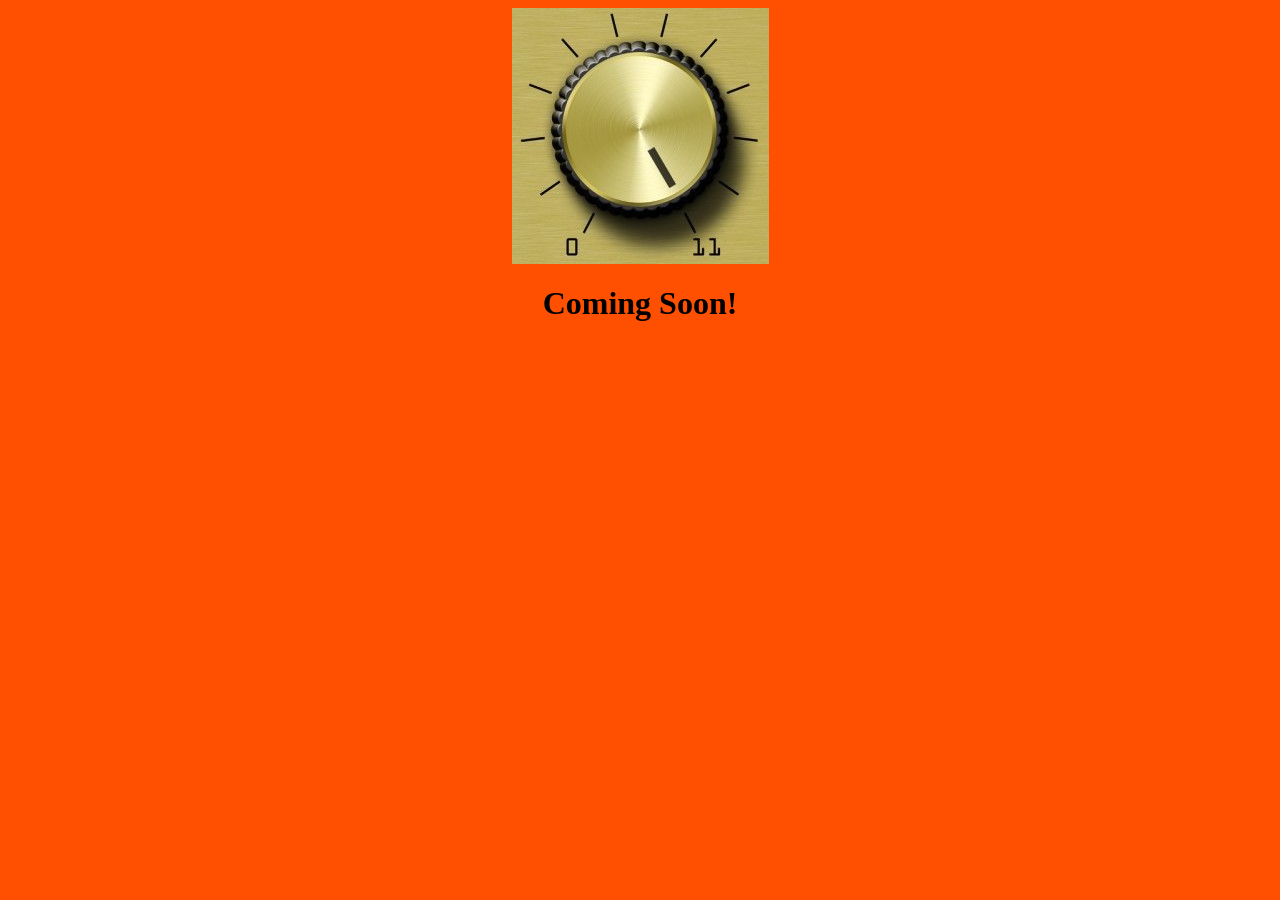
==== index.html @ 39d725b8 "coming soon" ====
<html>
<head>
<title>High Gain Design</title>
<style>
body { 
background-color: #ff4f00;
font-family: system, -apple-system, BlinkMacSystemFont,
"Helvetica Neue", "Lucida Grande";
}
</style>
</head>

<body background-color="ff4f00" style="font-family:;">
<center>
<img src="images/HighGain.jpg">
<h1>Coming Soon!</h1>
</center>
</body>

</html>
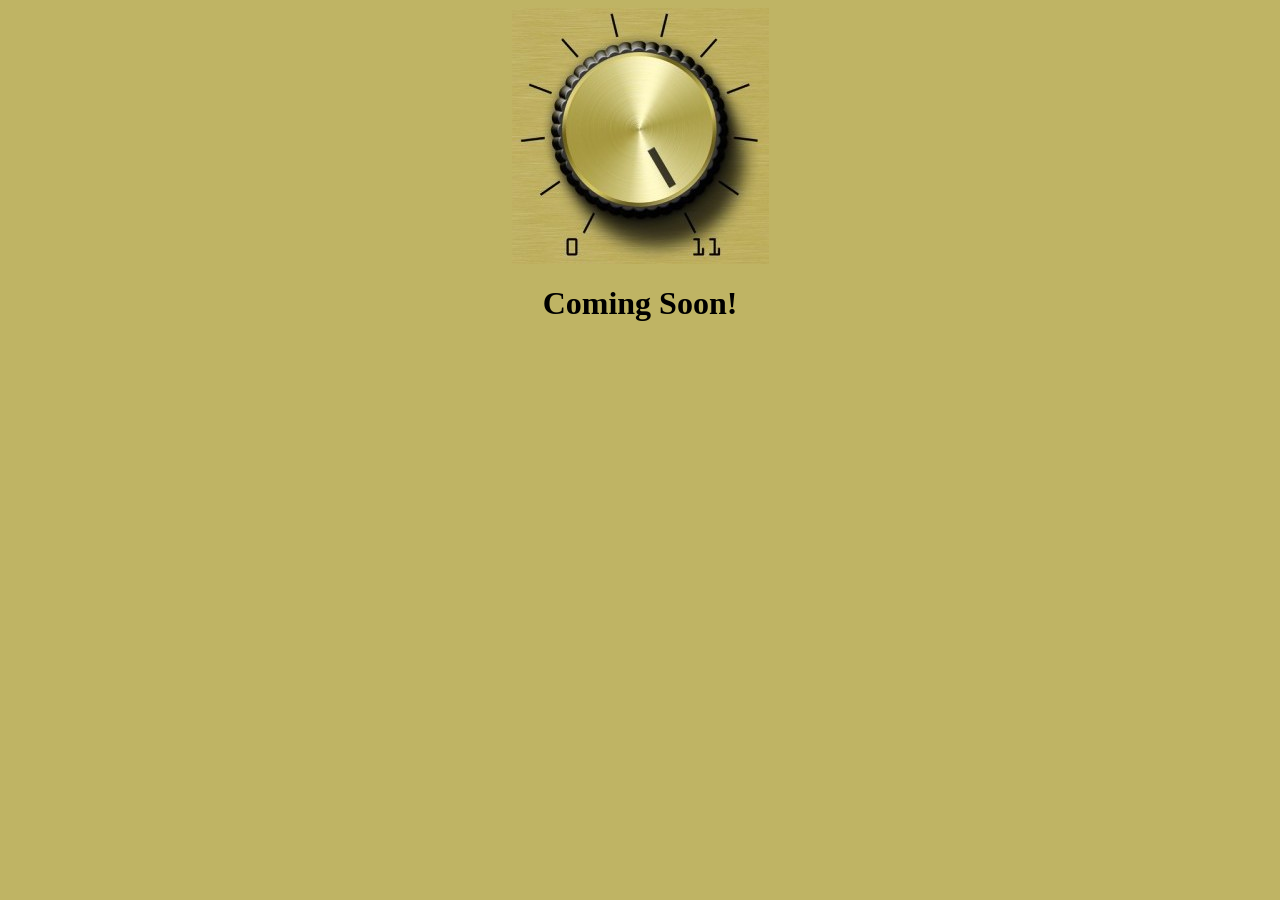
==== commit 29b3f152: "changed background color" ====
--- a/index.html
+++ b/index.html
@@ -1,16 +1,17 @@
 <html>
 <head>
 <title>High Gain Design</title>
+<link rel="icon" type="image/png" sizes="32x32" href="/favicon.png">
 <style>
 body { 
-background-color: #ff4f00;
+background-color: #bfb464;
 font-family: system, -apple-system, BlinkMacSystemFont,
 "Helvetica Neue", "Lucida Grande";
 }
 </style>
 </head>
 
-<body background-color="ff4f00" style="font-family:;">
+<body>
 <center>
 <img src="images/HighGain.jpg">
 <h1>Coming Soon!</h1>
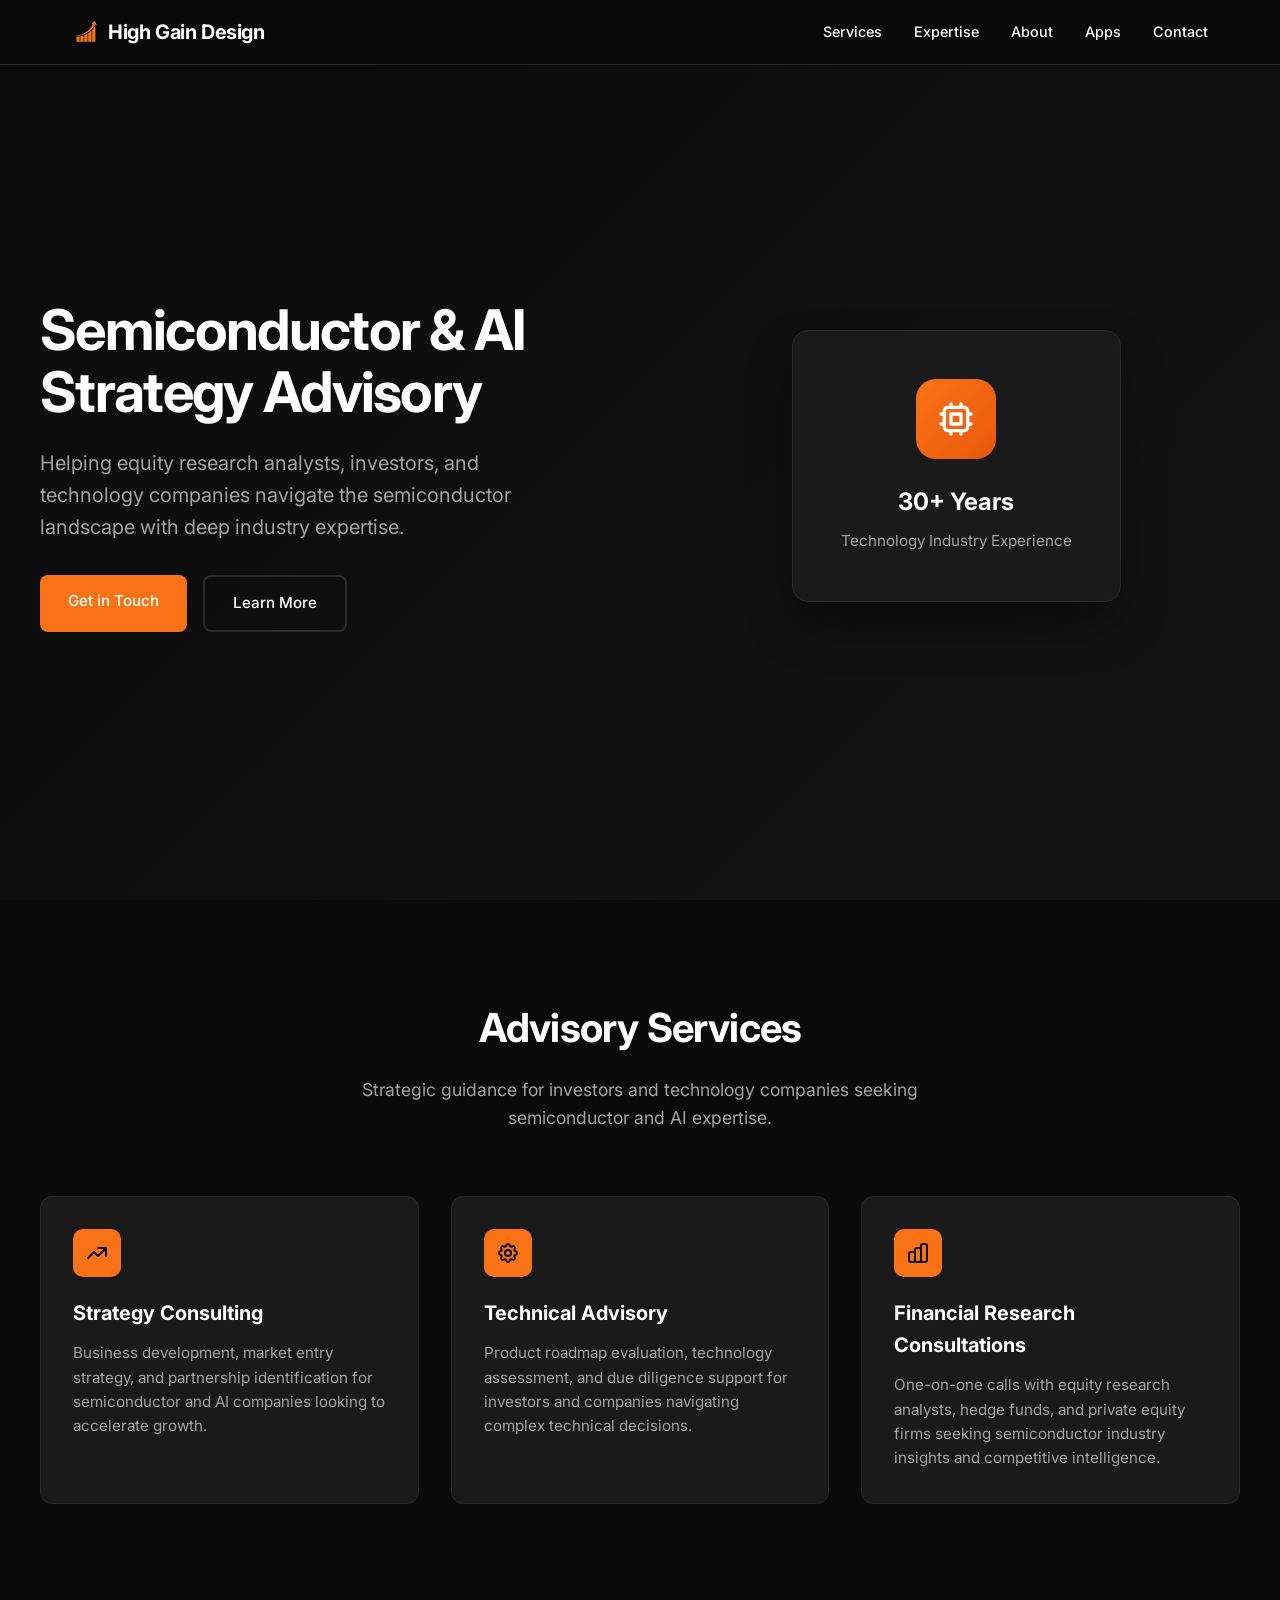
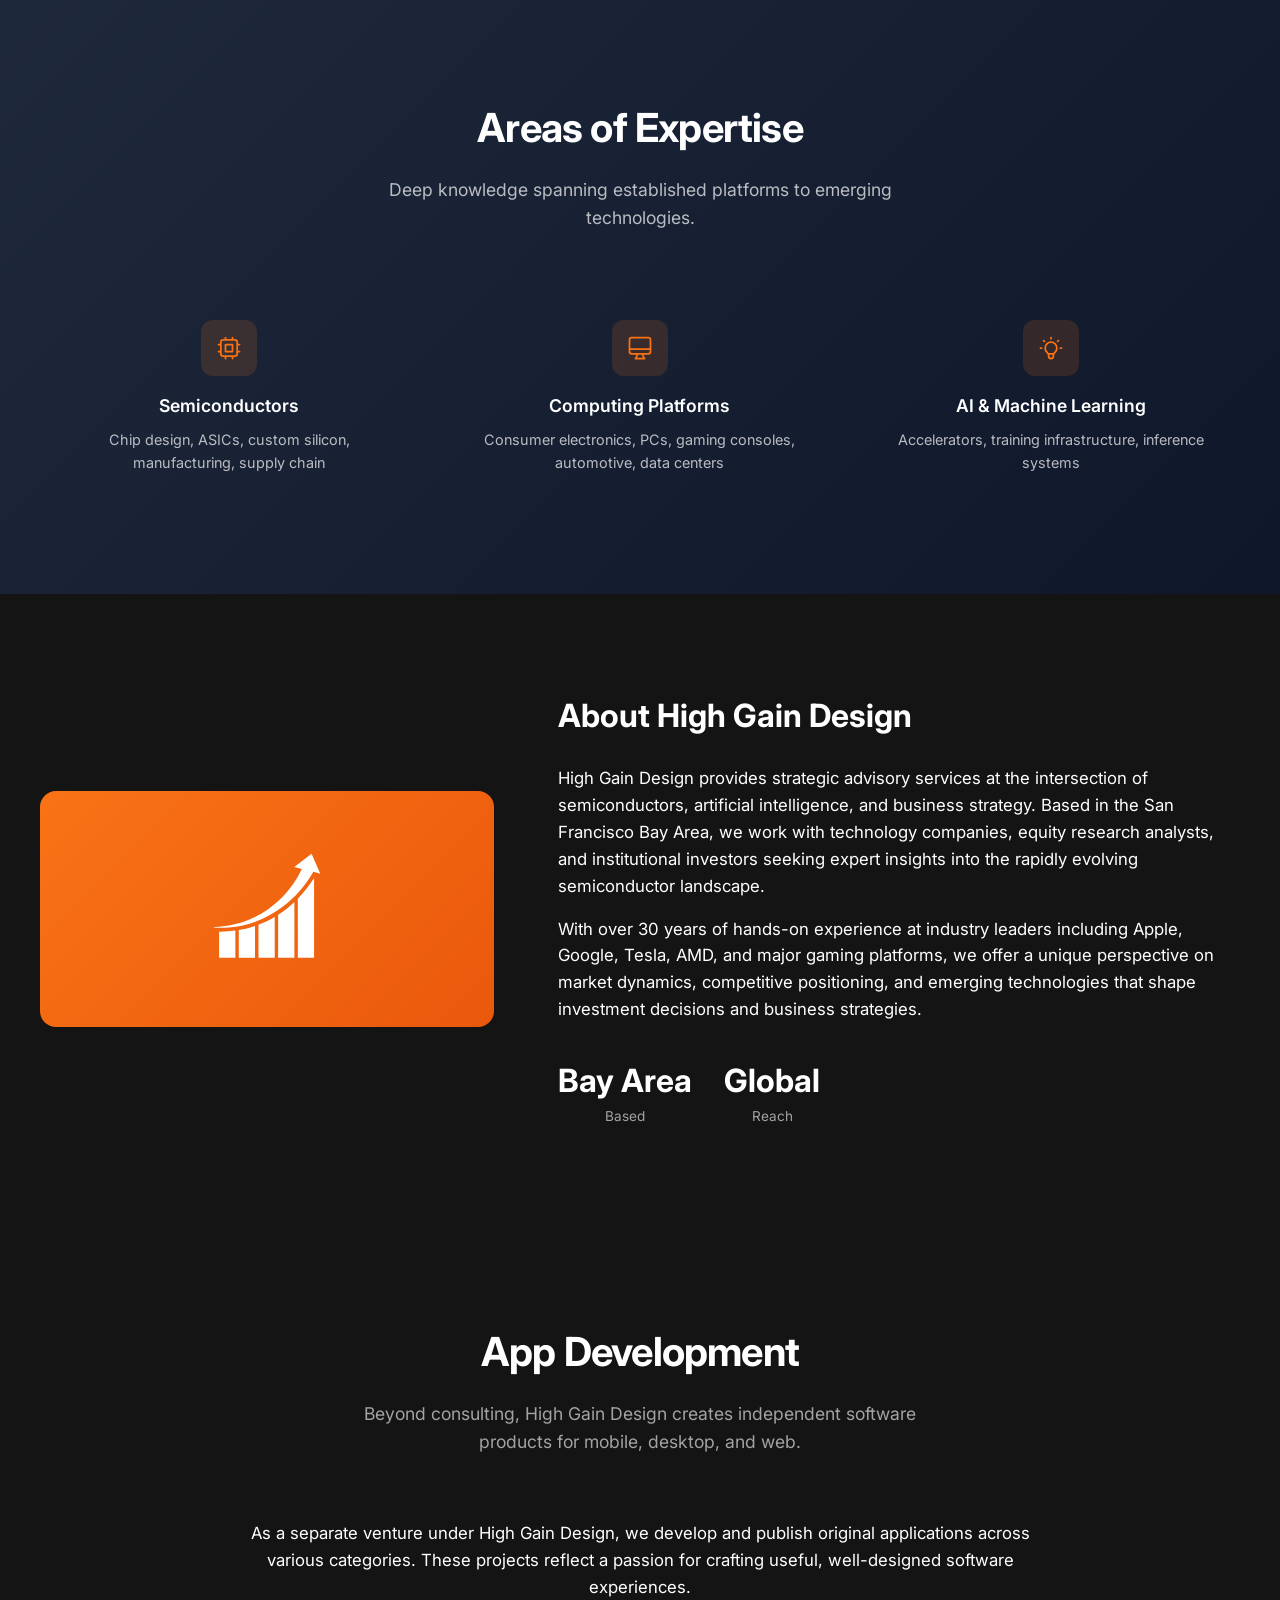
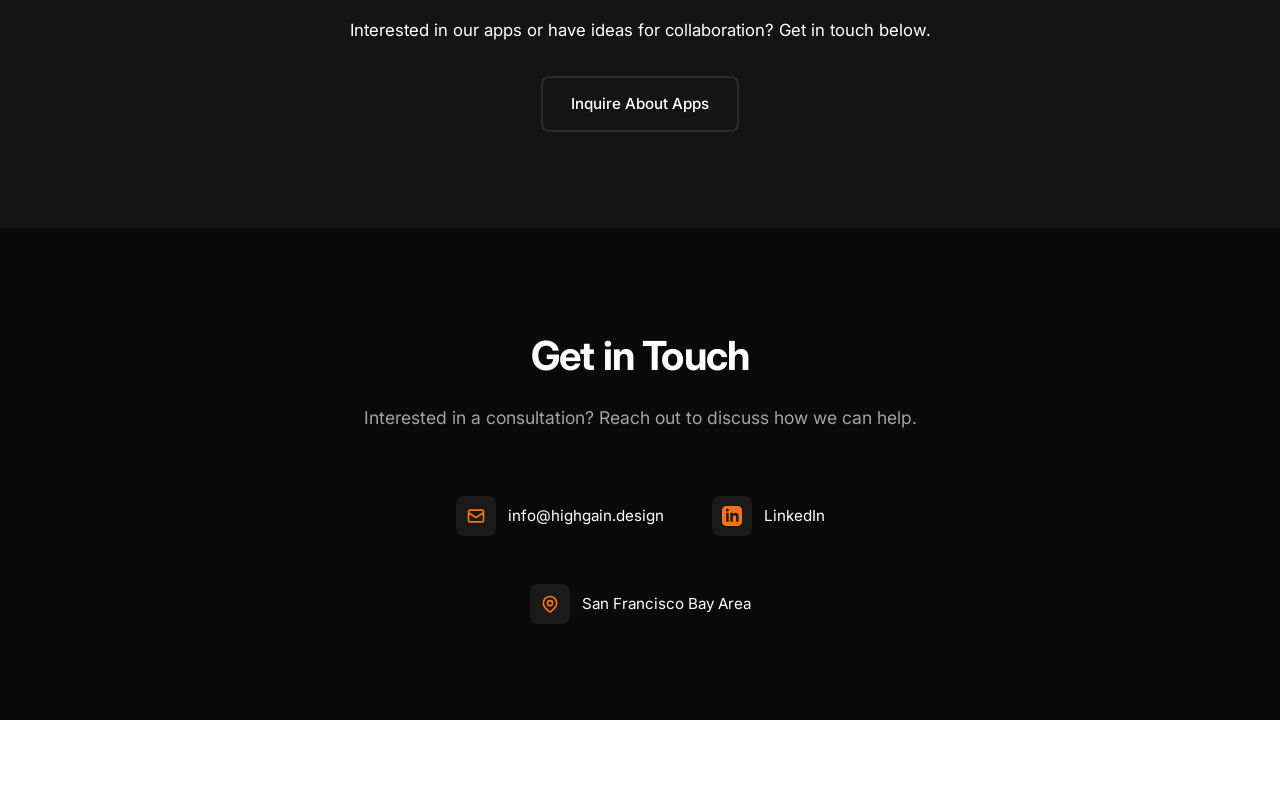
==== commit 1ae5276f: "New content and logo" ====
--- a/index.html
+++ b/index.html
@@ -1,21 +1,787 @@
-<html>
+<!DOCTYPE html>
+<html lang="en">
 <head>
-<title>High Gain Design</title>
-<link rel="icon" type="image/png" sizes="32x32" href="/favicon.png">
-<style>
-body { 
-background-color: #bfb464;
-font-family: system, -apple-system, BlinkMacSystemFont,
-"Helvetica Neue", "Lucida Grande";
-}
-</style>
+    <meta charset="UTF-8">
+    <meta name="viewport" content="width=device-width, initial-scale=1.0">
+    <title>High Gain Design | Semiconductor & AI Strategy Consulting</title>
+    <meta name="description" content="Strategic advisory for semiconductor and AI companies. Expert insights for equity research, business development, and technology assessment.">
+    <link rel="preconnect" href="https://fonts.googleapis.com">
+    <link rel="preconnect" href="https://fonts.gstatic.com" crossorigin>
+    <link href="https://fonts.googleapis.com/css2?family=Inter:wght@300;400;500;600;700&display=swap" rel="stylesheet">
+    <link rel="icon" type="image/svg+xml" href="favicon.svg">
+    <link rel="icon" type="image/png" sizes="180x180" href="favicon.png">
+    <link rel="icon" type="image/x-icon" href="favicon.ico">
+    <style>
+        :root {
+            --primary: #ffffff;
+            --primary-light: #e5e5e5;
+            --accent: #f97316;
+            --accent-dark: #ea580c;
+            --text: #ffffff;
+            --text-light: #a3a3a3;
+            --bg: #0a0a0a;
+            --bg-alt: #141414;
+            --bg-card: #1a1a1a;
+            --border: #2a2a2a;
+        }
+
+        * {
+            margin: 0;
+            padding: 0;
+            box-sizing: border-box;
+        }
+
+        html {
+            scroll-behavior: smooth;
+        }
+
+        body {
+            font-family: 'Inter', -apple-system, BlinkMacSystemFont, sans-serif;
+            color: var(--text);
+            line-height: 1.6;
+            background: var(--bg);
+        }
+
+        /* Navigation */
+        nav {
+            position: fixed;
+            top: 0;
+            width: 100%;
+            background: rgba(10, 10, 10, 0.95);
+            backdrop-filter: blur(10px);
+            border-bottom: 1px solid var(--border);
+            z-index: 1000;
+            padding: 1rem 0;
+        }
+
+        .nav-container {
+            max-width: 1200px;
+            margin: 0 auto;
+            padding: 0 2rem;
+            display: flex;
+            justify-content: space-between;
+            align-items: center;
+        }
+
+        .logo {
+            display: flex;
+            align-items: center;
+            gap: 0.5rem;
+            font-weight: 700;
+            font-size: 1.25rem;
+            color: var(--primary);
+            text-decoration: none;
+            letter-spacing: -0.02em;
+        }
+
+        .logo-icon {
+            width: 28px;
+            height: 28px;
+        }
+
+        .nav-links {
+            display: flex;
+            gap: 2rem;
+            list-style: none;
+        }
+
+        .nav-links a {
+            color: var(--text);
+            text-decoration: none;
+            font-size: 0.9rem;
+            font-weight: 500;
+            transition: color 0.2s;
+        }
+
+        .nav-links a:hover {
+            color: var(--accent);
+        }
+
+        /* Hero Section */
+        .hero {
+            min-height: 100vh;
+            display: flex;
+            align-items: center;
+            padding: 6rem 2rem 4rem;
+            background: linear-gradient(135deg, var(--bg) 0%, var(--bg-alt) 100%);
+        }
+
+        body {
+            background: var(--bg);
+        }
+
+        .hero-content {
+            max-width: 1200px;
+            margin: 0 auto;
+            display: grid;
+            grid-template-columns: 1fr 1fr;
+            gap: 4rem;
+            align-items: center;
+        }
+
+        .hero-text h1 {
+            font-size: 3.5rem;
+            font-weight: 700;
+            color: var(--primary);
+            line-height: 1.1;
+            margin-bottom: 1.5rem;
+            letter-spacing: -0.03em;
+        }
+
+        .hero-text .subtitle {
+            font-size: 1.25rem;
+            color: var(--text-light);
+            margin-bottom: 2rem;
+            max-width: 500px;
+        }
+
+        .hero-cta {
+            display: flex;
+            gap: 1rem;
+        }
+
+        .btn {
+            display: inline-block;
+            padding: 0.875rem 1.75rem;
+            border-radius: 8px;
+            font-weight: 500;
+            font-size: 0.95rem;
+            text-decoration: none;
+            transition: all 0.2s;
+            cursor: pointer;
+            border: none;
+        }
+
+        .btn-primary {
+            background: var(--accent);
+            color: white;
+        }
+
+        .btn-primary:hover {
+            background: var(--accent-dark);
+            transform: translateY(-1px);
+        }
+
+        .btn-secondary {
+            background: transparent;
+            color: var(--text);
+            border: 2px solid var(--border);
+        }
+
+        .btn-secondary:hover {
+            border-color: var(--accent);
+            color: var(--accent);
+        }
+
+        .hero-visual {
+            display: flex;
+            justify-content: center;
+            align-items: center;
+        }
+
+        .visual-card {
+            background: var(--bg-card);
+            border-radius: 16px;
+            padding: 3rem;
+            box-shadow: 0 25px 50px -12px rgba(0, 0, 0, 0.5);
+            border: 1px solid var(--border);
+            text-align: center;
+        }
+
+        .visual-card .icon {
+            width: 80px;
+            height: 80px;
+            background: linear-gradient(135deg, #f97316 0%, #ea580c 100%);
+            border-radius: 20px;
+            display: flex;
+            align-items: center;
+            justify-content: center;
+            margin: 0 auto 1.5rem;
+        }
+
+        .visual-card .icon svg {
+            width: 40px;
+            height: 40px;
+            color: white;
+        }
+
+        .visual-card h3 {
+            font-size: 1.5rem;
+            color: var(--primary);
+            margin-bottom: 0.5rem;
+        }
+
+        .visual-card p {
+            color: var(--text-light);
+            font-size: 0.95rem;
+        }
+
+        /* Services Section */
+        .services {
+            padding: 6rem 2rem;
+            background: var(--bg);
+        }
+
+        .section-header {
+            text-align: center;
+            max-width: 600px;
+            margin: 0 auto 4rem;
+        }
+
+        .section-header h2 {
+            font-size: 2.5rem;
+            color: var(--primary);
+            margin-bottom: 1rem;
+            letter-spacing: -0.02em;
+        }
+
+        .section-header p {
+            color: var(--text-light);
+            font-size: 1.1rem;
+        }
+
+        .services-grid {
+            max-width: 1200px;
+            margin: 0 auto;
+            display: grid;
+            grid-template-columns: repeat(3, 1fr);
+            gap: 2rem;
+        }
+
+        .service-card {
+            background: var(--bg-card);
+            border-radius: 12px;
+            padding: 2rem;
+            border: 1px solid var(--border);
+            transition: all 0.3s;
+        }
+
+        .service-card:hover {
+            transform: translateY(-4px);
+            box-shadow: 0 12px 24px -8px rgba(0, 0, 0, 0.5);
+            border-color: var(--accent);
+        }
+
+        .service-card .service-icon {
+            width: 48px;
+            height: 48px;
+            background: var(--accent);
+            border-radius: 10px;
+            display: flex;
+            align-items: center;
+            justify-content: center;
+            margin-bottom: 1.25rem;
+        }
+
+        .service-card .service-icon svg {
+            width: 24px;
+            height: 24px;
+            color: var(--bg);
+        }
+
+        .service-card h3 {
+            font-size: 1.25rem;
+            color: var(--primary);
+            margin-bottom: 0.75rem;
+        }
+
+        .service-card p {
+            color: var(--text-light);
+            font-size: 0.95rem;
+        }
+
+        /* Expertise Section */
+        .expertise {
+            padding: 6rem 2rem;
+            background: linear-gradient(135deg, #1e293b 0%, #0f172a 100%);
+            color: white;
+        }
+
+        .expertise .section-header h2 {
+            color: white;
+        }
+
+        .expertise .section-header p {
+            color: rgba(255, 255, 255, 0.7);
+        }
+
+        .expertise-grid {
+            max-width: 1200px;
+            margin: 0 auto;
+            display: grid;
+            grid-template-columns: repeat(4, 1fr);
+            gap: 1.5rem 2rem;
+        }
+
+        .expertise-grid.three-col {
+            grid-template-columns: repeat(3, 1fr);
+        }
+
+        .expertise-item {
+            text-align: center;
+            padding: 1.5rem;
+        }
+
+        .expertise-icon {
+            width: 56px;
+            height: 56px;
+            margin: 0 auto 1rem;
+            background: rgba(249, 115, 22, 0.15);
+            border-radius: 12px;
+            display: flex;
+            align-items: center;
+            justify-content: center;
+        }
+
+        .expertise-icon svg {
+            width: 28px;
+            height: 28px;
+            color: #f97316;
+        }
+
+        .expertise-item h4 {
+            font-size: 1.1rem;
+            margin-bottom: 0.5rem;
+            font-weight: 600;
+        }
+
+        .expertise-item p {
+            font-size: 0.9rem;
+            color: rgba(255, 255, 255, 0.7);
+        }
+
+        /* About Section */
+        .about {
+            padding: 6rem 2rem;
+            background: var(--bg-alt);
+        }
+
+        .about-content {
+            max-width: 1200px;
+            margin: 0 auto;
+            display: grid;
+            grid-template-columns: 1fr 1.5fr;
+            gap: 4rem;
+            align-items: center;
+        }
+
+        .about-visual {
+            background: linear-gradient(135deg, #f97316 0%, #ea580c 100%);
+            border-radius: 16px;
+            padding: 3rem;
+            display: flex;
+            align-items: center;
+            justify-content: center;
+        }
+
+        .about-logo {
+            width: 140px;
+            height: 140px;
+        }
+
+        .about-text h2 {
+            font-size: 2rem;
+            color: var(--primary);
+            margin-bottom: 1.5rem;
+        }
+
+        .about-text p {
+            color: var(--text);
+            margin-bottom: 1rem;
+            font-size: 1.05rem;
+        }
+
+        .about-text .credentials {
+            margin-top: 2rem;
+            display: flex;
+            gap: 2rem;
+        }
+
+        .credential {
+            text-align: center;
+        }
+
+        .credential .number {
+            font-size: 2rem;
+            font-weight: 700;
+            color: var(--primary);
+        }
+
+        .credential .label {
+            font-size: 0.85rem;
+            color: var(--text-light);
+        }
+
+        /* Apps Section */
+        .apps {
+            padding: 6rem 2rem;
+            background: var(--bg-alt);
+        }
+
+        .apps-content {
+            max-width: 800px;
+            margin: 0 auto;
+        }
+
+        .apps-info {
+            text-align: center;
+        }
+
+        .apps-description {
+            margin-bottom: 2rem;
+        }
+
+        .apps-description p {
+            color: var(--text);
+            font-size: 1.05rem;
+            margin-bottom: 1rem;
+        }
+
+        .apps-cta {
+            display: flex;
+            justify-content: center;
+            gap: 1rem;
+        }
+
+        /* Contact Section */
+        .contact {
+            padding: 6rem 2rem;
+            background: var(--bg);
+        }
+
+        .contact-content {
+            max-width: 600px;
+            margin: 0 auto;
+            text-align: center;
+        }
+
+        .contact-info-centered {
+            display: flex;
+            justify-content: center;
+            gap: 3rem;
+            margin-top: 2rem;
+            flex-wrap: wrap;
+        }
+
+        .contact-item {
+            display: flex;
+            align-items: center;
+            gap: 0.75rem;
+        }
+
+        .contact-item .icon {
+            width: 40px;
+            height: 40px;
+            background: var(--bg-card);
+            border-radius: 8px;
+            display: flex;
+            align-items: center;
+            justify-content: center;
+            flex-shrink: 0;
+        }
+
+        .contact-item .icon svg {
+            width: 20px;
+            height: 20px;
+            color: var(--accent);
+        }
+
+        .contact-item a,
+        .contact-item span {
+            color: var(--text);
+            text-decoration: none;
+            font-size: 0.95rem;
+        }
+
+        .contact-item a:hover {
+            color: var(--accent);
+        }
+
+        /* Footer */
+        footer {
+            background: var(--primary);
+            color: white;
+            padding: 2rem;
+            text-align: center;
+        }
+
+        footer p {
+            font-size: 0.9rem;
+            opacity: 0.8;
+        }
+
+        /* Responsive */
+        @media (max-width: 1024px) {
+            .hero-content {
+                grid-template-columns: 1fr;
+                text-align: center;
+            }
+
+            .hero-text .subtitle {
+                margin: 0 auto 2rem;
+            }
+
+            .hero-cta {
+                justify-content: center;
+            }
+
+            .hero-visual {
+                order: -1;
+            }
+
+            .services-grid {
+                grid-template-columns: repeat(2, 1fr);
+            }
+
+            .expertise-grid,
+            .expertise-grid.three-col {
+                grid-template-columns: repeat(3, 1fr);
+            }
+
+            .about-content {
+                grid-template-columns: 1fr;
+                text-align: center;
+            }
+
+            .about-visual {
+                max-width: 200px;
+                margin: 0 auto;
+            }
+
+            .about-text .credentials {
+                justify-content: center;
+            }
+
+        }
+
+        @media (max-width: 768px) {
+            .nav-links {
+                display: none;
+            }
+
+            .hero-text h1 {
+                font-size: 2.5rem;
+            }
+
+            .services-grid {
+                grid-template-columns: 1fr;
+            }
+
+            .expertise-grid {
+                grid-template-columns: 1fr;
+            }
+
+            .section-header h2 {
+                font-size: 2rem;
+            }
+        }
+    </style>
 </head>
-
 <body>
-<center>
-<img src="images/HighGain.jpg">
-<h1>Coming Soon!</h1>
-</center>
+    <!-- Navigation -->
+    <nav>
+        <div class="nav-container">
+            <a href="#" class="logo">
+                <svg class="logo-icon" viewBox="0 0 810 810" xmlns="http://www.w3.org/2000/svg">
+                    <path fill="#f97316" d="M 713.261719 200.574219 L 663.046875 84.769531 L 562.816406 161.496094 L 606.855469 172.933594 C 533.097656 329.179688 390.917969 451.546875 221.917969 492.035156 C 181.898438 501.96875 140.628906 508.59375 99.300781 508.574219 C 97.195312 508.449219 96.726562 512.054688 99.078125 512.21875 C 127.847656 515.101562 156.75 514.320312 185.53125 511.921875 C 391.339844 496.019531 572.613281 368.066406 673.113281 190.144531 Z M 583.371094 345.46875 L 583.371094 687.253906 L 677.324219 687.253906 L 677.324219 225.722656 C 649.566406 269.492188 619.058594 308.8125 583.371094 345.46875 Z M 469.519531 438.382812 L 469.519531 687.253906 L 563.472656 687.253906 L 563.472656 365.03125 C 550.207031 377.523438 536.136719 389.714844 521.46875 401.410156 C 505.042969 414.324219 487.394531 427.070312 469.519531 438.382812 Z M 355.664062 495.53125 L 355.664062 687.253906 L 449.621094 687.253906 L 449.621094 450.585938 C 420.230469 467.855469 387.875 483.363281 355.664062 495.53125 Z M 241.816406 526.789062 L 241.816406 687.253906 L 335.769531 687.253906 L 335.769531 502.660156 C 305.300781 513.070312 273.421875 521.242188 241.816406 526.789062 Z M 221.917969 529.972656 L 221.917969 687.253906 L 127.960938 687.253906 L 127.960938 536.039062 C 159.035156 536.65625 190.898438 534.425781 221.917969 529.972656"/>
+                </svg>
+                <span>High Gain Design</span>
+            </a>
+            <ul class="nav-links">
+                <li><a href="#services">Services</a></li>
+                <li><a href="#expertise">Expertise</a></li>
+                <li><a href="#about">About</a></li>
+                <li><a href="#apps">Apps</a></li>
+                <li><a href="#contact">Contact</a></li>
+            </ul>
+        </div>
+    </nav>
+
+    <!-- Hero Section -->
+    <section class="hero">
+        <div class="hero-content">
+            <div class="hero-text">
+                <h1>Semiconductor & AI Strategy Advisory</h1>
+                <p class="subtitle">Helping equity research analysts, investors, and technology companies navigate the semiconductor landscape with deep industry expertise.</p>
+                <div class="hero-cta">
+                    <a href="#contact" class="btn btn-primary">Get in Touch</a>
+                    <a href="#services" class="btn btn-secondary">Learn More</a>
+                </div>
+            </div>
+            <div class="hero-visual">
+                <div class="visual-card">
+                    <div class="icon">
+                        <svg fill="none" stroke="currentColor" viewBox="0 0 24 24">
+                            <path stroke-linecap="round" stroke-linejoin="round" stroke-width="2" d="M9 3v2m6-2v2M9 19v2m6-2v2M5 9H3m2 6H3m18-6h-2m2 6h-2M7 19h10a2 2 0 002-2V7a2 2 0 00-2-2H7a2 2 0 00-2 2v10a2 2 0 002 2zM9 9h6v6H9V9z"/>
+                        </svg>
+                    </div>
+                    <h3>30+ Years</h3>
+                    <p>Technology Industry Experience</p>
+                </div>
+            </div>
+        </div>
+    </section>
+
+    <!-- Services Section -->
+    <section id="services" class="services">
+        <div class="section-header">
+            <h2>Advisory Services</h2>
+            <p>Strategic guidance for investors and technology companies seeking semiconductor and AI expertise.</p>
+        </div>
+        <div class="services-grid">
+            <div class="service-card">
+                <div class="service-icon">
+                    <svg fill="none" stroke="currentColor" viewBox="0 0 24 24">
+                        <path stroke-linecap="round" stroke-linejoin="round" stroke-width="2" d="M13 7h8m0 0v8m0-8l-8 8-4-4-6 6"/>
+                    </svg>
+                </div>
+                <h3>Strategy Consulting</h3>
+                <p>Business development, market entry strategy, and partnership identification for semiconductor and AI companies looking to accelerate growth.</p>
+            </div>
+            <div class="service-card">
+                <div class="service-icon">
+                    <svg fill="none" stroke="currentColor" viewBox="0 0 24 24">
+                        <path stroke-linecap="round" stroke-linejoin="round" stroke-width="2" d="M10.325 4.317c.426-1.756 2.924-1.756 3.35 0a1.724 1.724 0 002.573 1.066c1.543-.94 3.31.826 2.37 2.37a1.724 1.724 0 001.065 2.572c1.756.426 1.756 2.924 0 3.35a1.724 1.724 0 00-1.066 2.573c.94 1.543-.826 3.31-2.37 2.37a1.724 1.724 0 00-2.572 1.065c-.426 1.756-2.924 1.756-3.35 0a1.724 1.724 0 00-2.573-1.066c-1.543.94-3.31-.826-2.37-2.37a1.724 1.724 0 00-1.065-2.572c-1.756-.426-1.756-2.924 0-3.35a1.724 1.724 0 001.066-2.573c-.94-1.543.826-3.31 2.37-2.37.996.608 2.296.07 2.572-1.065z"/>
+                        <path stroke-linecap="round" stroke-linejoin="round" stroke-width="2" d="M15 12a3 3 0 11-6 0 3 3 0 016 0z"/>
+                    </svg>
+                </div>
+                <h3>Technical Advisory</h3>
+                <p>Product roadmap evaluation, technology assessment, and due diligence support for investors and companies navigating complex technical decisions.</p>
+            </div>
+            <div class="service-card">
+                <div class="service-icon">
+                    <svg fill="none" stroke="currentColor" viewBox="0 0 24 24">
+                        <path stroke-linecap="round" stroke-linejoin="round" stroke-width="2" d="M9 19v-6a2 2 0 00-2-2H5a2 2 0 00-2 2v6a2 2 0 002 2h2a2 2 0 002-2zm0 0V9a2 2 0 012-2h2a2 2 0 012 2v10m-6 0a2 2 0 002 2h2a2 2 0 002-2m0 0V5a2 2 0 012-2h2a2 2 0 012 2v14a2 2 0 01-2 2h-2a2 2 0 01-2-2z"/>
+                    </svg>
+                </div>
+                <h3>Financial Research Consultations</h3>
+                <p>One-on-one calls with equity research analysts, hedge funds, and private equity firms seeking semiconductor industry insights and competitive intelligence.</p>
+            </div>
+        </div>
+    </section>
+
+    <!-- Expertise Section -->
+    <section id="expertise" class="expertise">
+        <div class="section-header">
+            <h2>Areas of Expertise</h2>
+            <p>Deep knowledge spanning established platforms to emerging technologies.</p>
+        </div>
+        <div class="expertise-grid three-col">
+            <div class="expertise-item">
+                <div class="expertise-icon">
+                    <svg fill="none" stroke="currentColor" viewBox="0 0 24 24">
+                        <path stroke-linecap="round" stroke-linejoin="round" stroke-width="1.5" d="M9 3v2m6-2v2M9 19v2m6-2v2M5 9H3m2 6H3m18-6h-2m2 6h-2M7 19h10a2 2 0 002-2V7a2 2 0 00-2-2H7a2 2 0 00-2 2v10a2 2 0 002 2zM9 9h6v6H9V9z"/>
+                    </svg>
+                </div>
+                <h4>Semiconductors</h4>
+                <p>Chip design, ASICs, custom silicon, manufacturing, supply chain</p>
+            </div>
+            <div class="expertise-item">
+                <div class="expertise-icon">
+                    <svg fill="none" stroke="currentColor" viewBox="0 0 24 24">
+                        <path stroke-linecap="round" stroke-linejoin="round" stroke-width="1.5" d="M9.75 17L9 20l-1 1h8l-1-1-.75-3M3 13h18M5 17h14a2 2 0 002-2V5a2 2 0 00-2-2H5a2 2 0 00-2 2v10a2 2 0 002 2z"/>
+                    </svg>
+                </div>
+                <h4>Computing Platforms</h4>
+                <p>Consumer electronics, PCs, gaming consoles, automotive, data centers</p>
+            </div>
+            <div class="expertise-item">
+                <div class="expertise-icon">
+                    <svg fill="none" stroke="currentColor" viewBox="0 0 24 24">
+                        <path stroke-linecap="round" stroke-linejoin="round" stroke-width="1.5" d="M9.663 17h4.673M12 3v1m6.364 1.636l-.707.707M21 12h-1M4 12H3m3.343-5.657l-.707-.707m2.828 9.9a5 5 0 117.072 0l-.548.547A3.374 3.374 0 0014 18.469V19a2 2 0 11-4 0v-.531c0-.895-.356-1.754-.988-2.386l-.548-.547z"/>
+                    </svg>
+                </div>
+                <h4>AI & Machine Learning</h4>
+                <p>Accelerators, training infrastructure, inference systems</p>
+            </div>
+        </div>
+    </section>
+
+    <!-- About Section -->
+    <section id="about" class="about">
+        <div class="about-content">
+            <div class="about-visual">
+                <svg class="about-logo" viewBox="0 0 810 810" xmlns="http://www.w3.org/2000/svg">
+                    <path fill="rgba(255,255,255,1)" d="M 713.261719 200.574219 L 663.046875 84.769531 L 562.816406 161.496094 L 606.855469 172.933594 C 533.097656 329.179688 390.917969 451.546875 221.917969 492.035156 C 181.898438 501.96875 140.628906 508.59375 99.300781 508.574219 C 97.195312 508.449219 96.726562 512.054688 99.078125 512.21875 C 127.847656 515.101562 156.75 514.320312 185.53125 511.921875 C 391.339844 496.019531 572.613281 368.066406 673.113281 190.144531 Z M 583.371094 345.46875 L 583.371094 687.253906 L 677.324219 687.253906 L 677.324219 225.722656 C 649.566406 269.492188 619.058594 308.8125 583.371094 345.46875 Z M 469.519531 438.382812 L 469.519531 687.253906 L 563.472656 687.253906 L 563.472656 365.03125 C 550.207031 377.523438 536.136719 389.714844 521.46875 401.410156 C 505.042969 414.324219 487.394531 427.070312 469.519531 438.382812 Z M 355.664062 495.53125 L 355.664062 687.253906 L 449.621094 687.253906 L 449.621094 450.585938 C 420.230469 467.855469 387.875 483.363281 355.664062 495.53125 Z M 241.816406 526.789062 L 241.816406 687.253906 L 335.769531 687.253906 L 335.769531 502.660156 C 305.300781 513.070312 273.421875 521.242188 241.816406 526.789062 Z M 221.917969 529.972656 L 221.917969 687.253906 L 127.960938 687.253906 L 127.960938 536.039062 C 159.035156 536.65625 190.898438 534.425781 221.917969 529.972656"/>
+                </svg>
+            </div>
+            <div class="about-text">
+                <h2>About High Gain Design</h2>
+                <p>High Gain Design provides strategic advisory services at the intersection of semiconductors, artificial intelligence, and business strategy. Based in the San Francisco Bay Area, we work with technology companies, equity research analysts, and institutional investors seeking expert insights into the rapidly evolving semiconductor landscape.</p>
+                <p>With over 30 years of hands-on experience at industry leaders including Apple, Google, Tesla, AMD, and major gaming platforms, we offer a unique perspective on market dynamics, competitive positioning, and emerging technologies that shape investment decisions and business strategies.</p>
+                <div class="credentials">
+                    <div class="credential">
+                        <div class="number">Bay Area</div>
+                        <div class="label">Based</div>
+                    </div>
+                    <div class="credential">
+                        <div class="number">Global</div>
+                        <div class="label">Reach</div>
+                    </div>
+                </div>
+            </div>
+        </div>
+    </section>
+
+    <!-- Apps Section -->
+    <section id="apps" class="apps">
+        <div class="apps-content">
+            <div class="section-header">
+                <h2>App Development</h2>
+                <p>Beyond consulting, High Gain Design creates independent software products for mobile, desktop, and web.</p>
+            </div>
+            <div class="apps-info">
+                <div class="apps-description">
+                    <p>As a separate venture under High Gain Design, we develop and publish original applications across various categories. These projects reflect a passion for crafting useful, well-designed software experiences.</p>
+                    <p>Interested in our apps or have ideas for collaboration? Get in touch below.</p>
+                </div>
+                <div class="apps-cta">
+                    <a href="#contact" class="btn btn-secondary">Inquire About Apps</a>
+                </div>
+            </div>
+        </div>
+    </section>
+
+    <!-- Contact Section -->
+    <section id="contact" class="contact">
+        <div class="contact-content">
+            <div class="section-header">
+                <h2>Get in Touch</h2>
+                <p>Interested in a consultation? Reach out to discuss how we can help.</p>
+            </div>
+            <div class="contact-info-centered">
+                <div class="contact-item">
+                    <div class="icon">
+                        <svg fill="none" stroke="currentColor" viewBox="0 0 24 24">
+                            <path stroke-linecap="round" stroke-linejoin="round" stroke-width="2" d="M3 8l7.89 5.26a2 2 0 002.22 0L21 8M5 19h14a2 2 0 002-2V7a2 2 0 00-2-2H5a2 2 0 00-2 2v10a2 2 0 002 2z"/>
+                        </svg>
+                    </div>
+                    <a href="mailto:info@highgain.design">info@highgain.design</a>
+                </div>
+                <div class="contact-item">
+                    <div class="icon">
+                        <svg fill="currentColor" viewBox="0 0 24 24">
+                            <path d="M19 0h-14c-2.761 0-5 2.239-5 5v14c0 2.761 2.239 5 5 5h14c2.762 0 5-2.239 5-5v-14c0-2.761-2.238-5-5-5zm-11 19h-3v-11h3v11zm-1.5-12.268c-.966 0-1.75-.79-1.75-1.764s.784-1.764 1.75-1.764 1.75.79 1.75 1.764-.783 1.764-1.75 1.764zm13.5 12.268h-3v-5.604c0-3.368-4-3.113-4 0v5.604h-3v-11h3v1.765c1.396-2.586 7-2.777 7 2.476v6.759z"/>
+                        </svg>
+                    </div>
+                    <a href="https://www.linkedin.com/in/anandman/" target="_blank" rel="noopener">LinkedIn</a>
+                </div>
+                <div class="contact-item">
+                    <div class="icon">
+                        <svg fill="none" stroke="currentColor" viewBox="0 0 24 24">
+                            <path stroke-linecap="round" stroke-linejoin="round" stroke-width="2" d="M17.657 16.657L13.414 20.9a1.998 1.998 0 01-2.827 0l-4.244-4.243a8 8 0 1111.314 0z"/>
+                            <path stroke-linecap="round" stroke-linejoin="round" stroke-width="2" d="M15 11a3 3 0 11-6 0 3 3 0 016 0z"/>
+                        </svg>
+                    </div>
+                    <span>San Francisco Bay Area</span>
+                </div>
+            </div>
+        </div>
+    </section>
+
+    <!-- Footer -->
+    <footer>
+        <p>&copy; 2026 High Gain Design. All rights reserved.</p>
+    </footer>
 </body>
-
 </html>
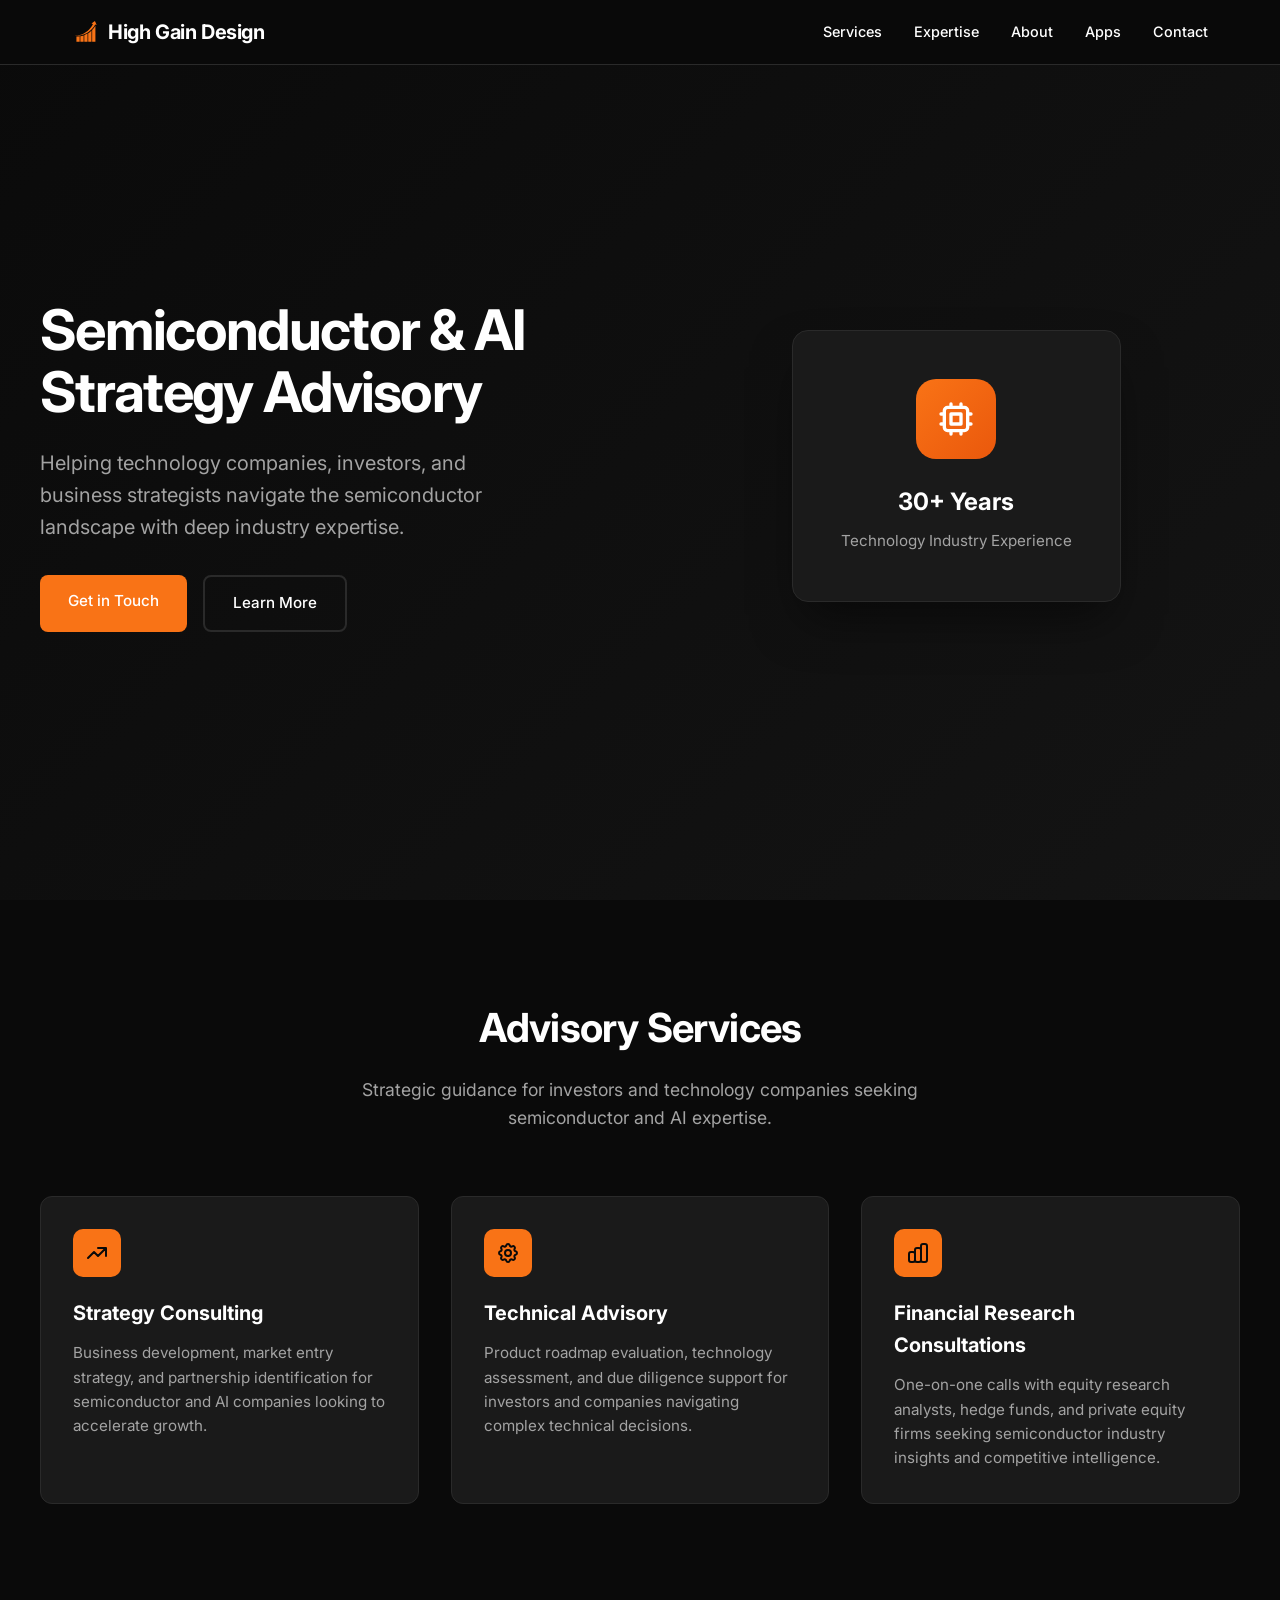
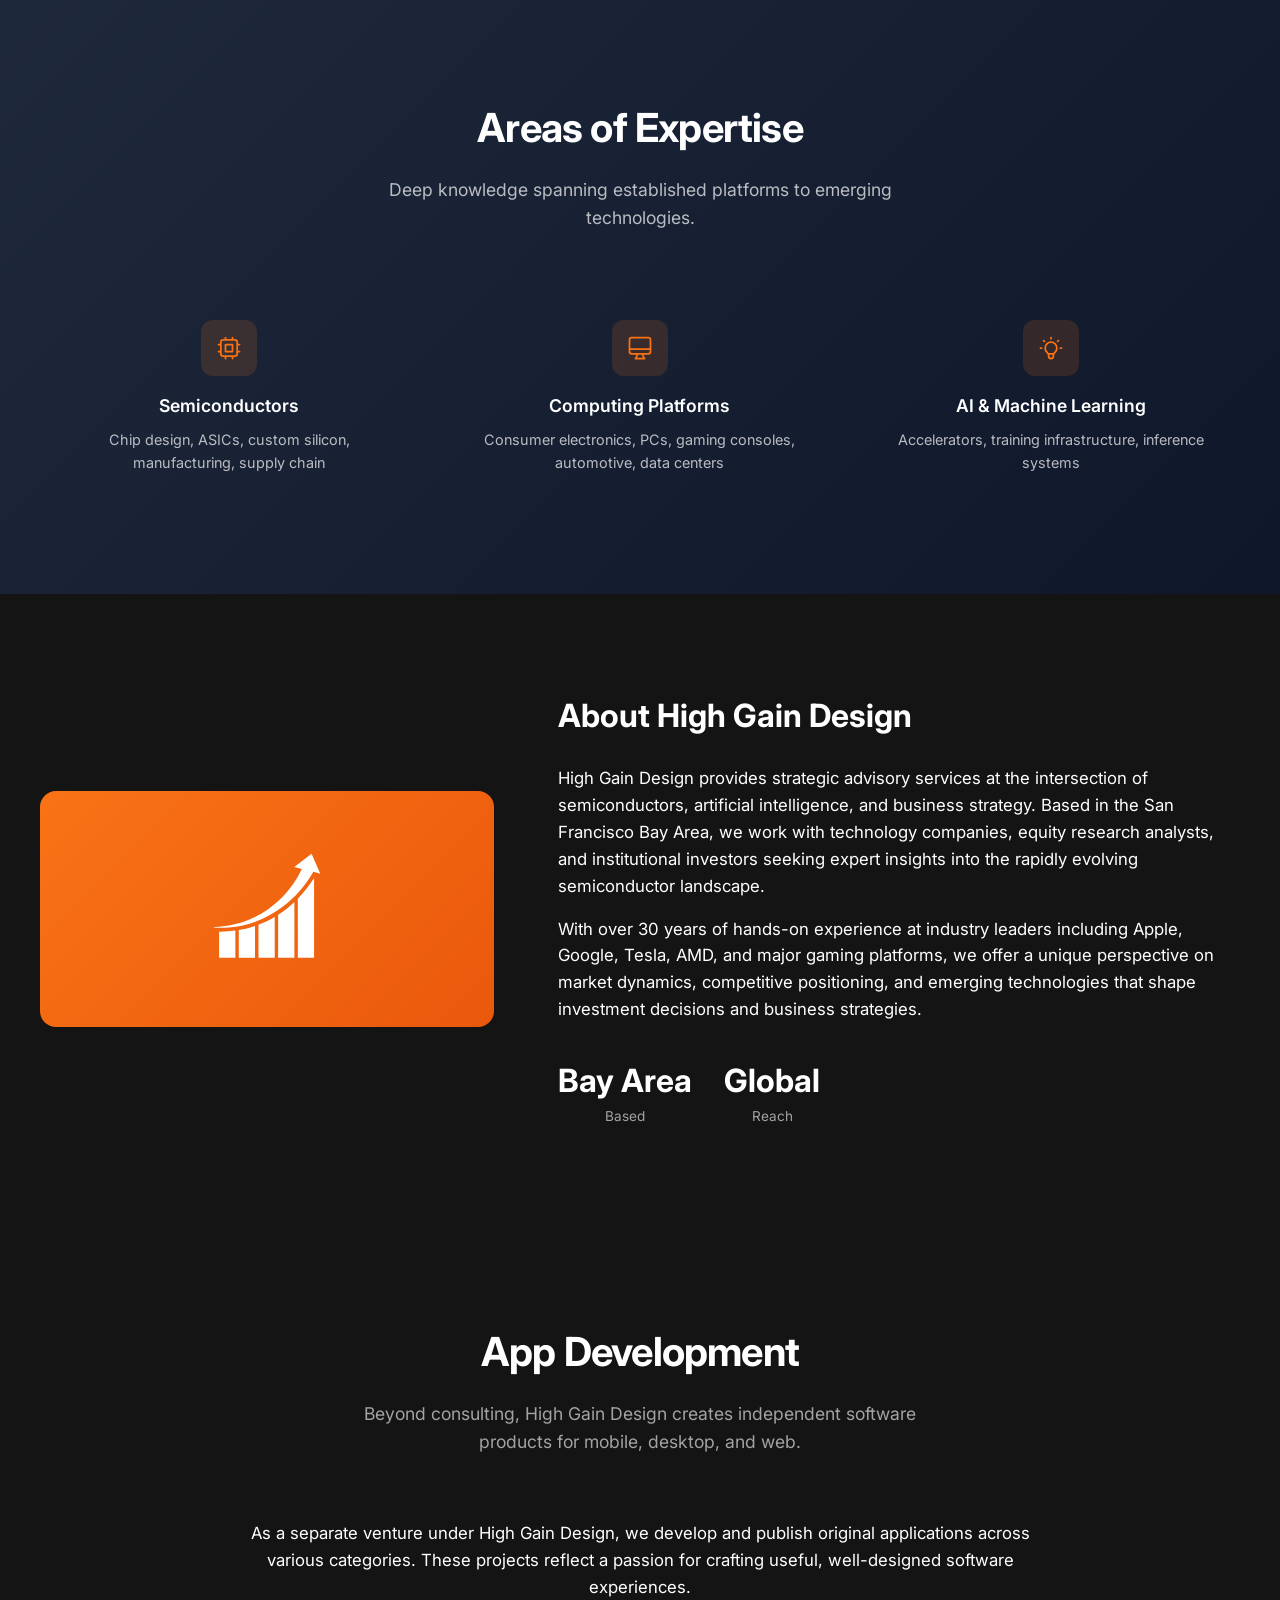
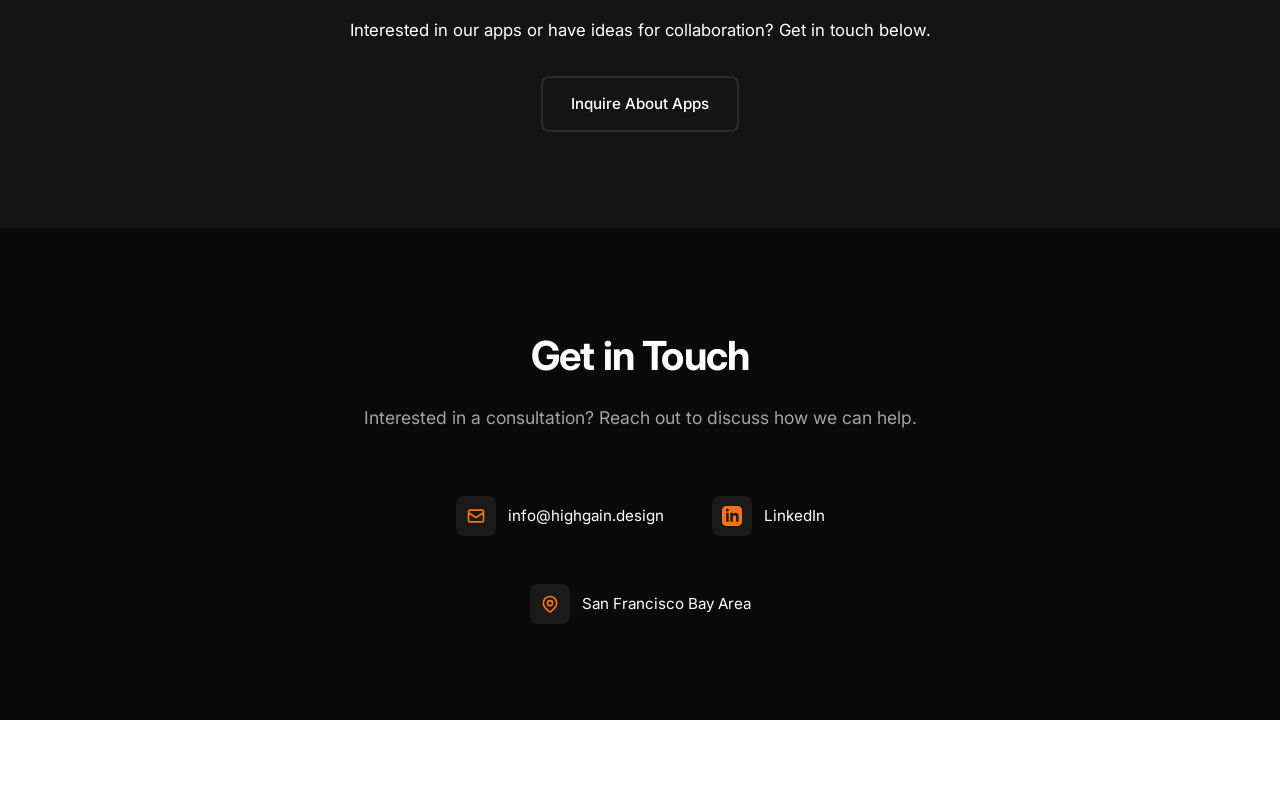
==== commit 34e37b1c: "minor edits" ====
--- a/index.html
+++ b/index.html
@@ -4,7 +4,7 @@
     <meta charset="UTF-8">
     <meta name="viewport" content="width=device-width, initial-scale=1.0">
     <title>High Gain Design | Semiconductor & AI Strategy Consulting</title>
-    <meta name="description" content="Strategic advisory for semiconductor and AI companies. Expert insights for equity research, business development, and technology assessment.">
+    <meta name="description" content="Strategic advisory for semiconductor and AI companies. Expert insights for technology assessment, business development, and financial research.">
     <link rel="preconnect" href="https://fonts.googleapis.com">
     <link rel="preconnect" href="https://fonts.gstatic.com" crossorigin>
     <link href="https://fonts.googleapis.com/css2?family=Inter:wght@300;400;500;600;700&display=swap" rel="stylesheet">
@@ -602,7 +602,7 @@
         <div class="hero-content">
             <div class="hero-text">
                 <h1>Semiconductor & AI Strategy Advisory</h1>
-                <p class="subtitle">Helping equity research analysts, investors, and technology companies navigate the semiconductor landscape with deep industry expertise.</p>
+                <p class="subtitle">Helping technology companies, investors, and business strategists navigate the semiconductor landscape with deep industry expertise.</p>
                 <div class="hero-cta">
                     <a href="#contact" class="btn btn-primary">Get in Touch</a>
                     <a href="#services" class="btn btn-secondary">Learn More</a>
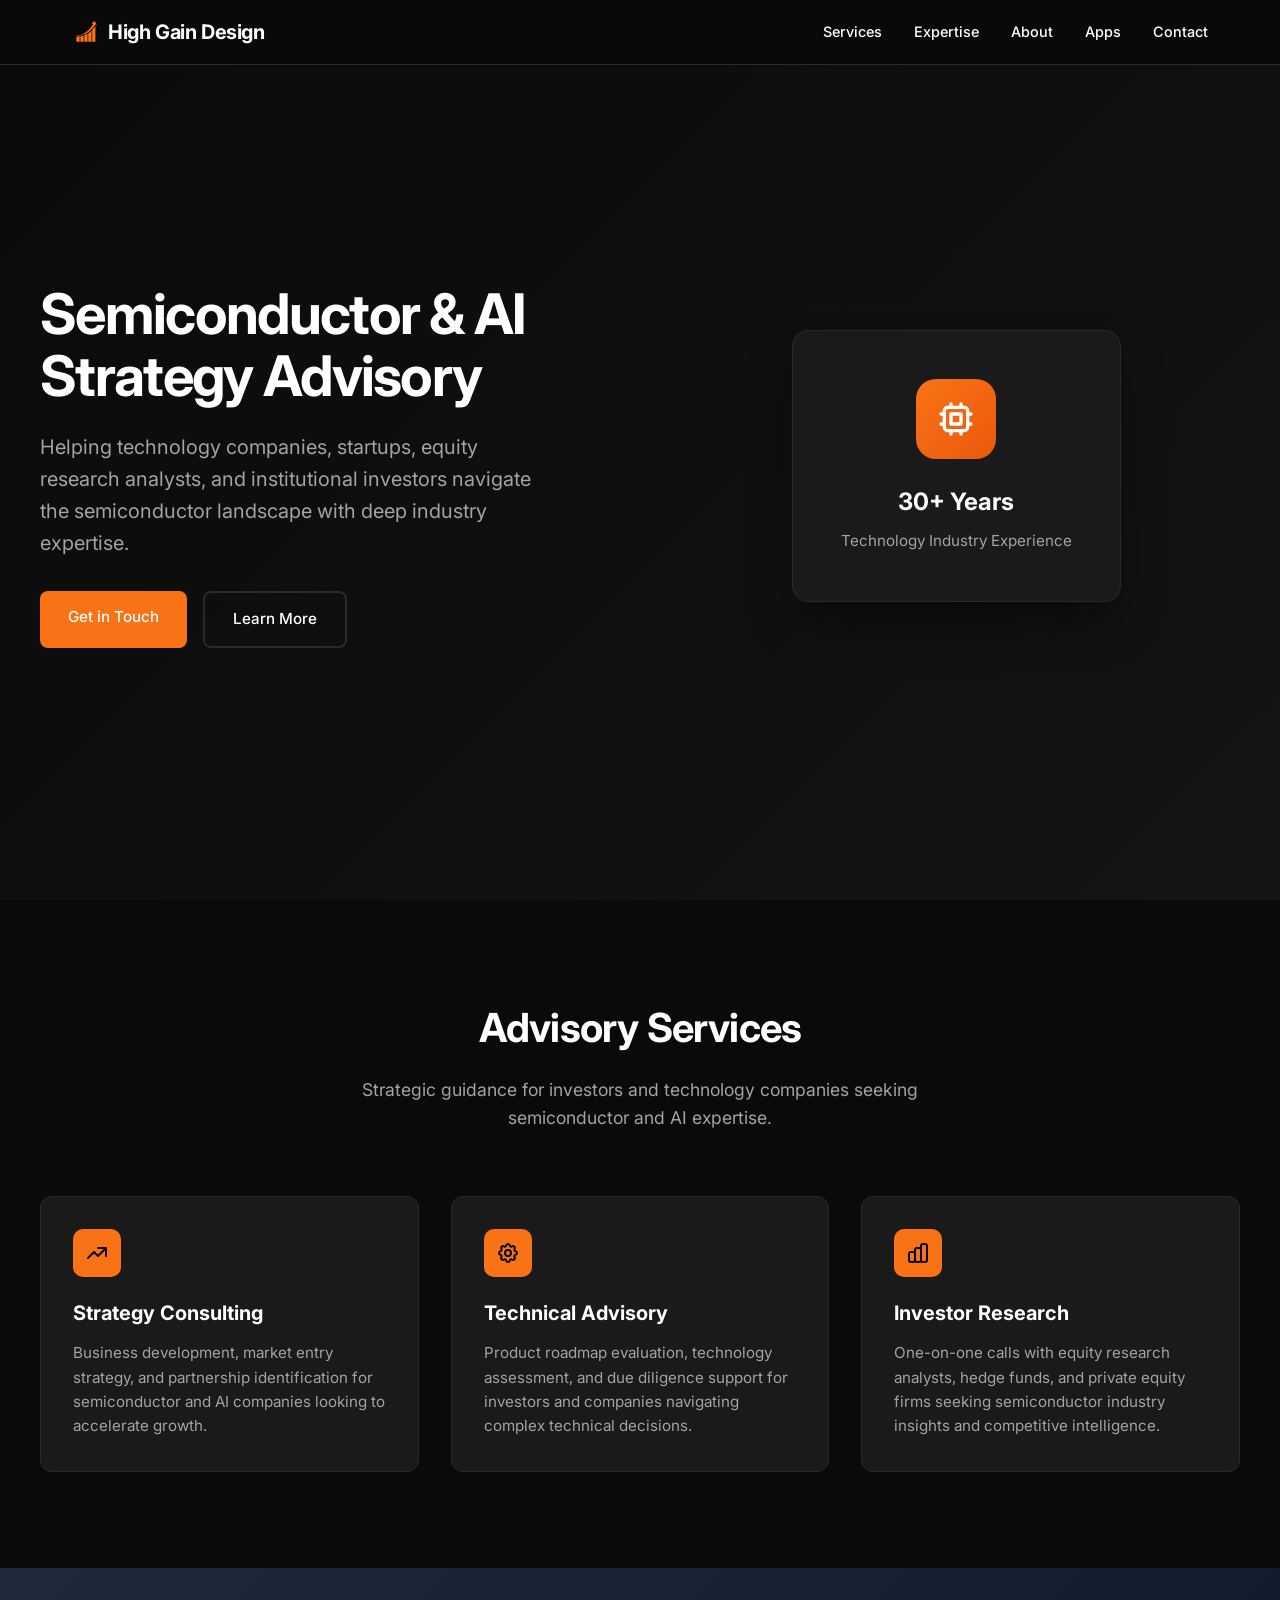
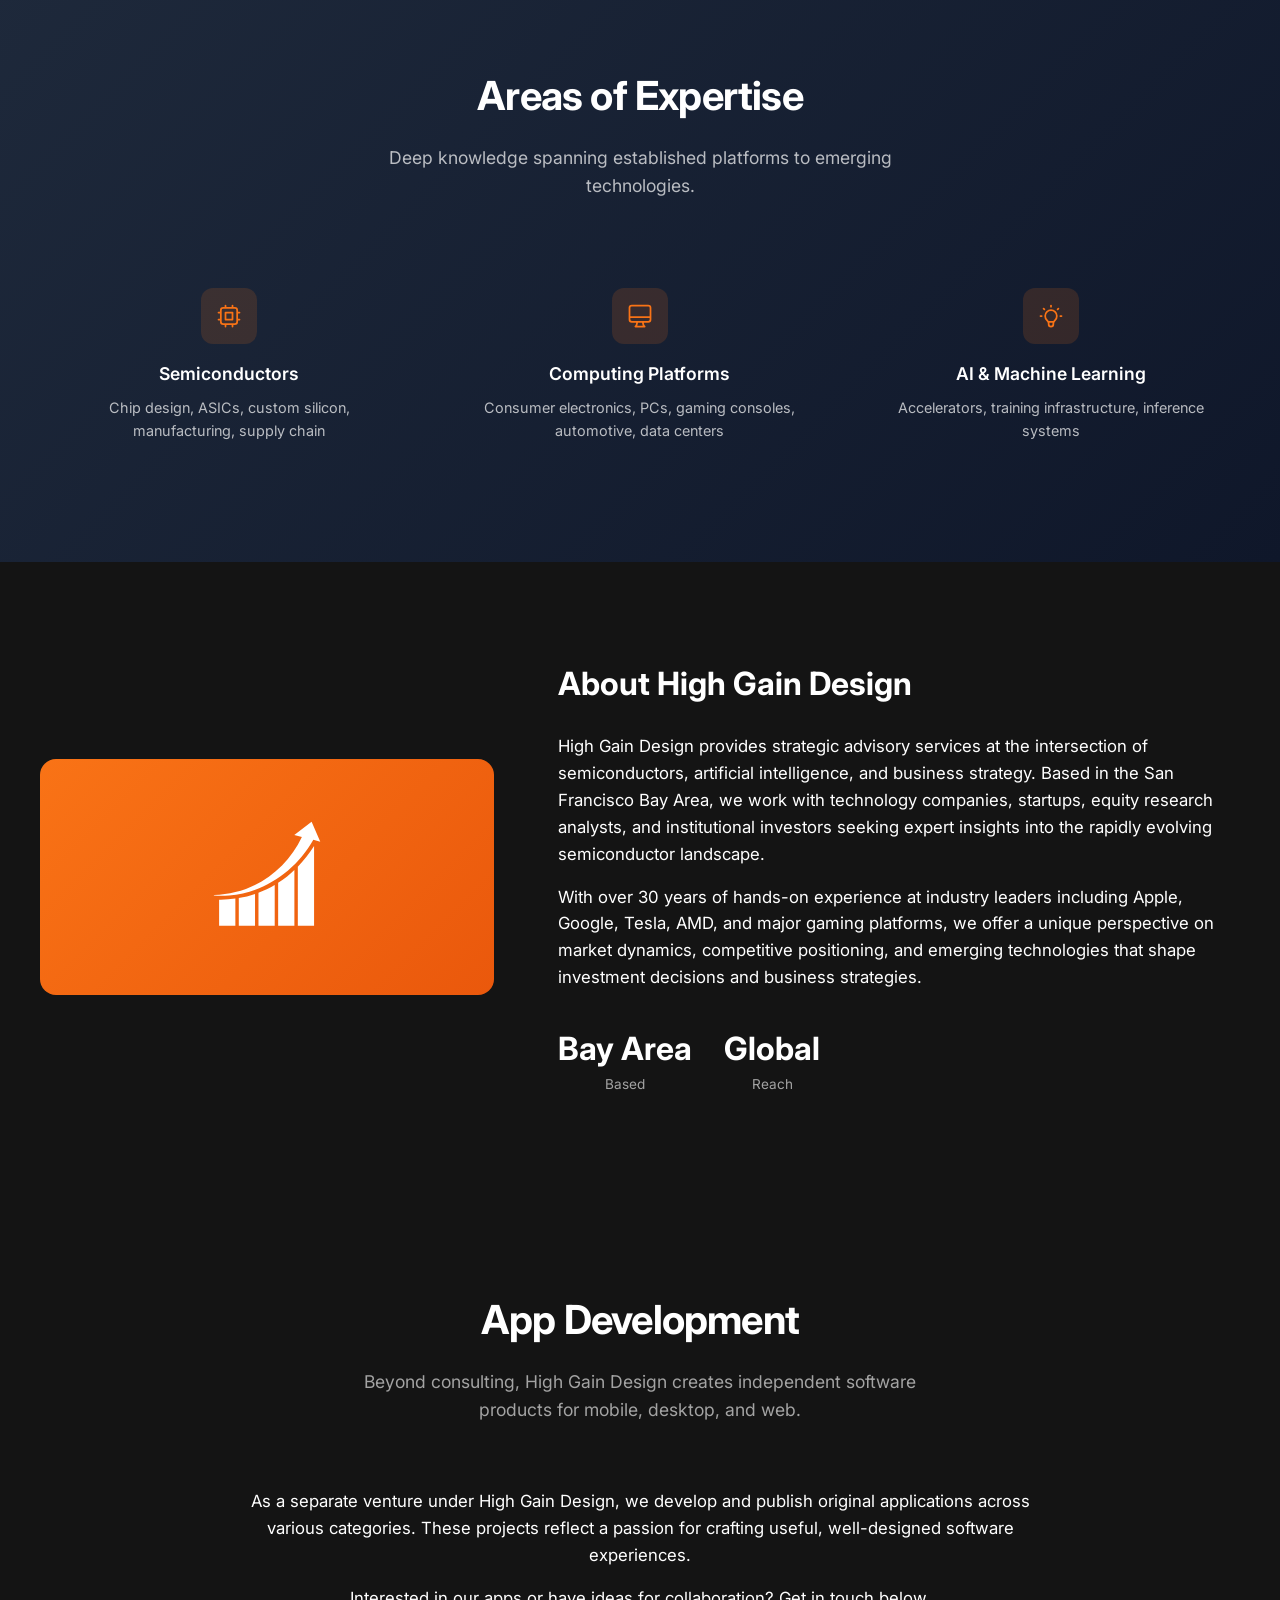
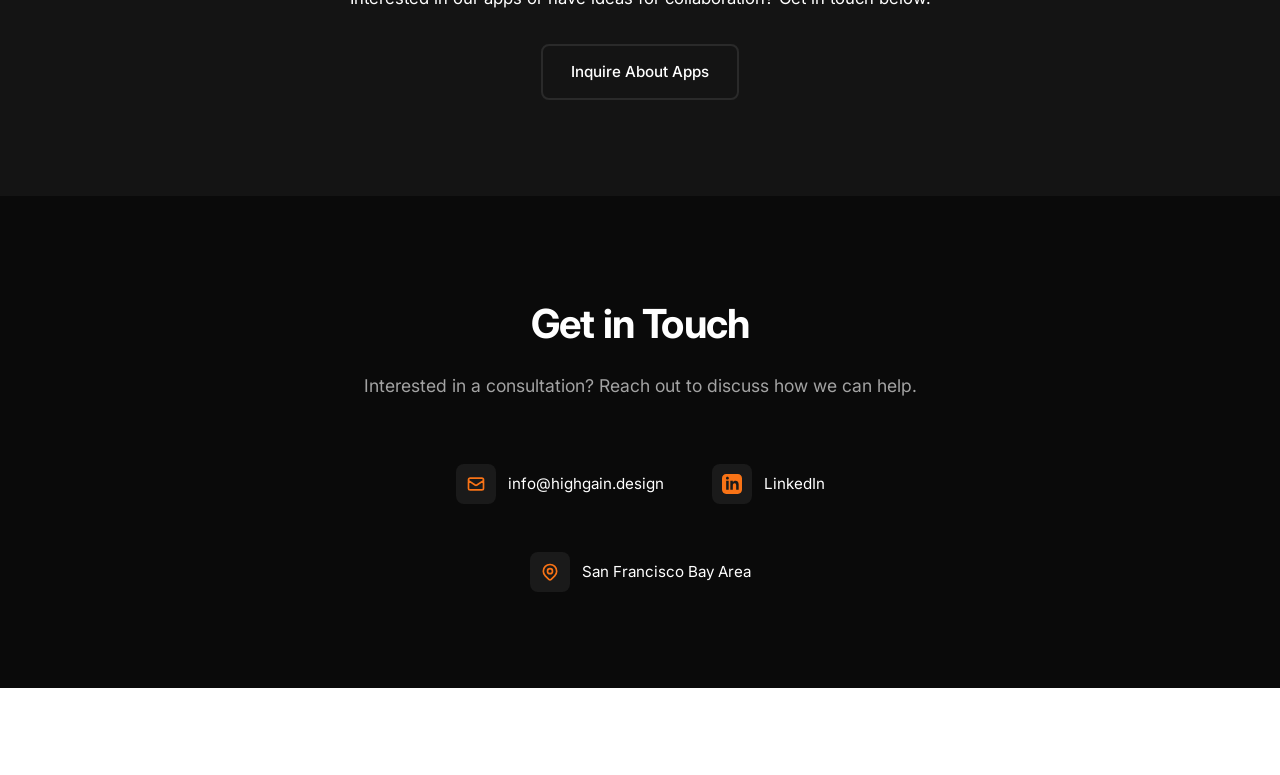
==== commit fa7ac9e8: "made services text consistent" ====
--- a/index.html
+++ b/index.html
@@ -4,7 +4,7 @@
     <meta charset="UTF-8">
     <meta name="viewport" content="width=device-width, initial-scale=1.0">
     <title>High Gain Design | Semiconductor & AI Strategy Consulting</title>
-    <meta name="description" content="Strategic advisory for semiconductor and AI companies. Expert insights for technology assessment, business development, and financial research.">
+    <meta name="description" content="Strategic advisory for semiconductor and AI companies. Expert insights in strategy consulting, technical advisory, and investor research.">
     <link rel="preconnect" href="https://fonts.googleapis.com">
     <link rel="preconnect" href="https://fonts.gstatic.com" crossorigin>
     <link href="https://fonts.googleapis.com/css2?family=Inter:wght@300;400;500;600;700&display=swap" rel="stylesheet">
@@ -602,7 +602,7 @@
         <div class="hero-content">
             <div class="hero-text">
                 <h1>Semiconductor & AI Strategy Advisory</h1>
-                <p class="subtitle">Helping technology companies, investors, and business strategists navigate the semiconductor landscape with deep industry expertise.</p>
+                <p class="subtitle">Helping technology companies, startups, equity research analysts, and institutional investors navigate the semiconductor landscape with deep industry expertise.</p>
                 <div class="hero-cta">
                     <a href="#contact" class="btn btn-primary">Get in Touch</a>
                     <a href="#services" class="btn btn-secondary">Learn More</a>
@@ -654,7 +654,7 @@
                         <path stroke-linecap="round" stroke-linejoin="round" stroke-width="2" d="M9 19v-6a2 2 0 00-2-2H5a2 2 0 00-2 2v6a2 2 0 002 2h2a2 2 0 002-2zm0 0V9a2 2 0 012-2h2a2 2 0 012 2v10m-6 0a2 2 0 002 2h2a2 2 0 002-2m0 0V5a2 2 0 012-2h2a2 2 0 012 2v14a2 2 0 01-2 2h-2a2 2 0 01-2-2z"/>
                     </svg>
                 </div>
-                <h3>Financial Research Consultations</h3>
+                <h3>Investor Research</h3>
                 <p>One-on-one calls with equity research analysts, hedge funds, and private equity firms seeking semiconductor industry insights and competitive intelligence.</p>
             </div>
         </div>
@@ -707,7 +707,7 @@
             </div>
             <div class="about-text">
                 <h2>About High Gain Design</h2>
-                <p>High Gain Design provides strategic advisory services at the intersection of semiconductors, artificial intelligence, and business strategy. Based in the San Francisco Bay Area, we work with technology companies, equity research analysts, and institutional investors seeking expert insights into the rapidly evolving semiconductor landscape.</p>
+                <p>High Gain Design provides strategic advisory services at the intersection of semiconductors, artificial intelligence, and business strategy. Based in the San Francisco Bay Area, we work with technology companies, startups, equity research analysts, and institutional investors seeking expert insights into the rapidly evolving semiconductor landscape.</p>
                 <p>With over 30 years of hands-on experience at industry leaders including Apple, Google, Tesla, AMD, and major gaming platforms, we offer a unique perspective on market dynamics, competitive positioning, and emerging technologies that shape investment decisions and business strategies.</p>
                 <div class="credentials">
                     <div class="credential">
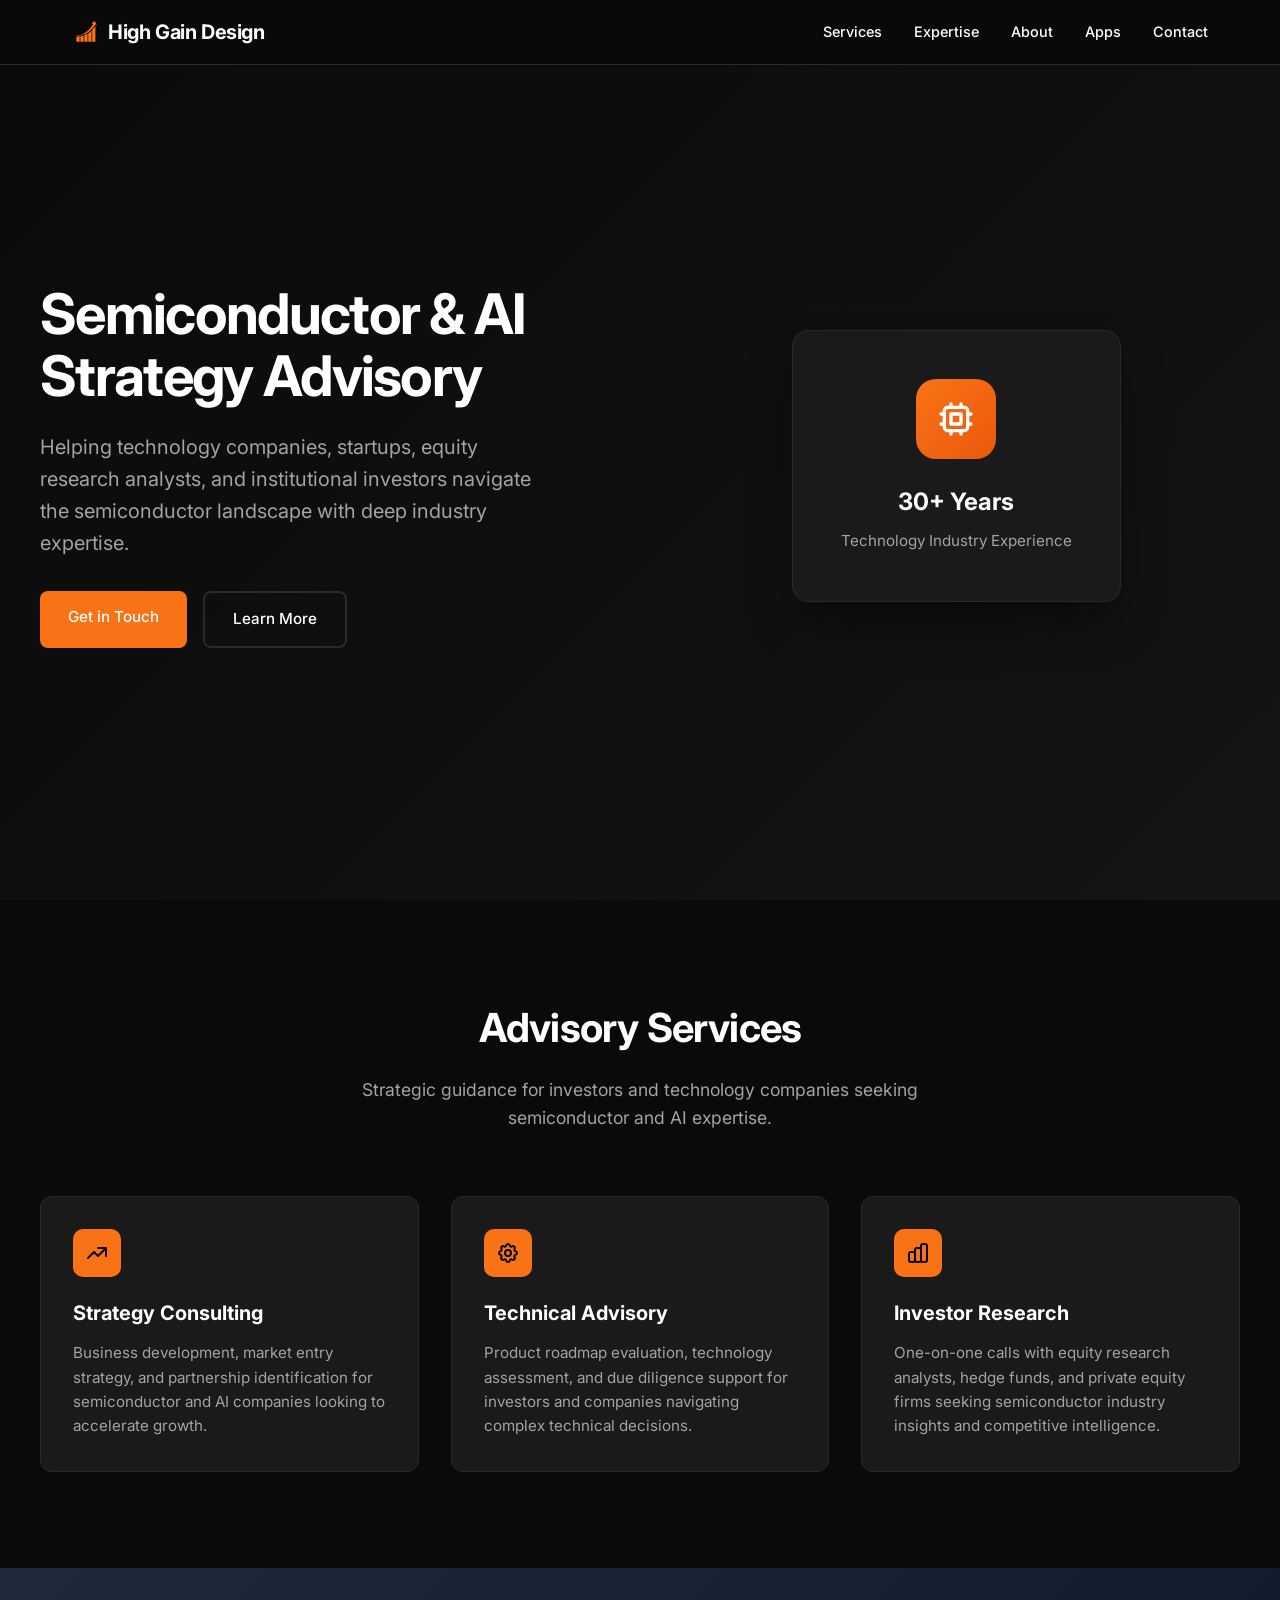
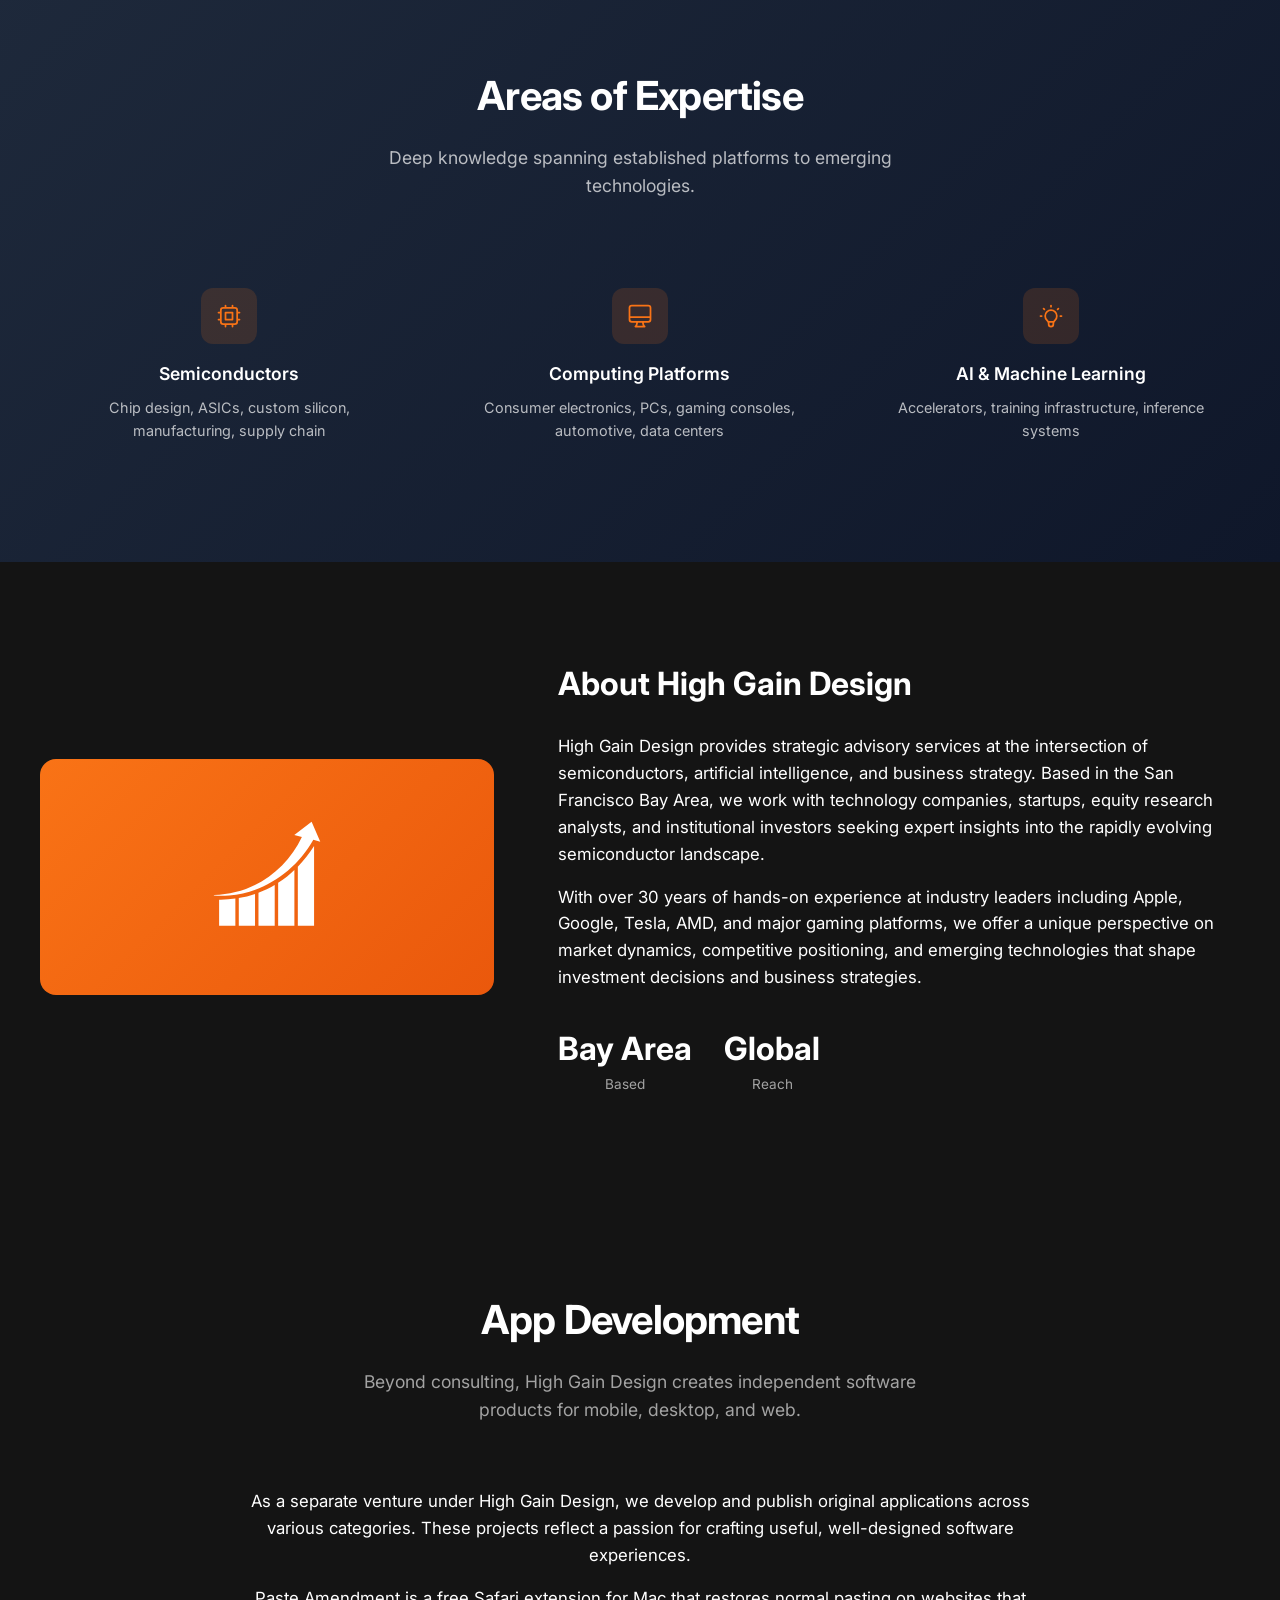
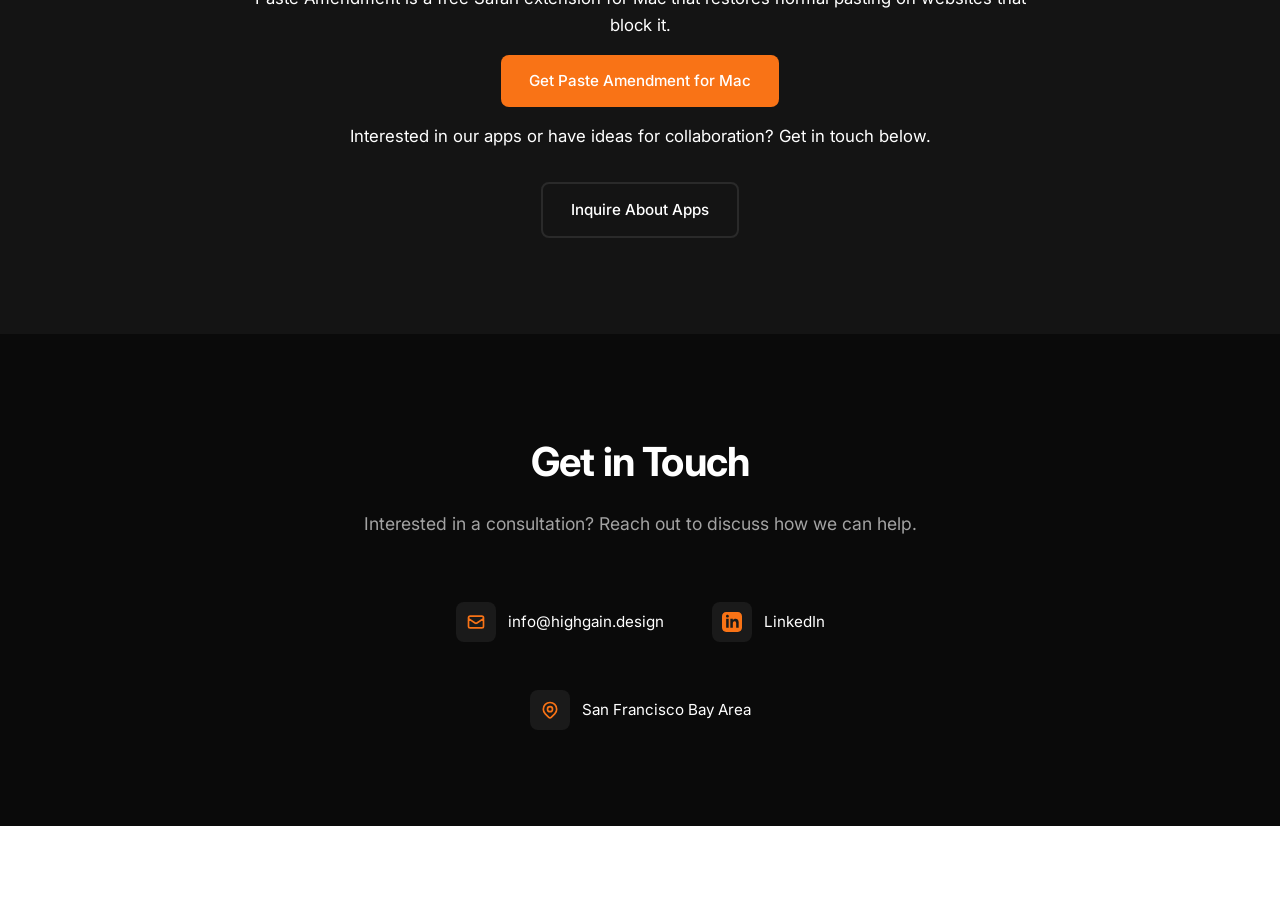
==== commit b5232d43: "Add Paste Amendment Mac App Store link" ====
--- a/index.html
+++ b/index.html
@@ -733,6 +733,8 @@
             <div class="apps-info">
                 <div class="apps-description">
                     <p>As a separate venture under High Gain Design, we develop and publish original applications across various categories. These projects reflect a passion for crafting useful, well-designed software experiences.</p>
+                    <p>Paste Amendment is a free Safari extension for Mac that restores normal pasting on websites that block it.</p>
+                    <p><a href="https://apps.apple.com/app/id6822161646" class="btn btn-primary">Get Paste Amendment for Mac</a></p>
                     <p>Interested in our apps or have ideas for collaboration? Get in touch below.</p>
                 </div>
                 <div class="apps-cta">
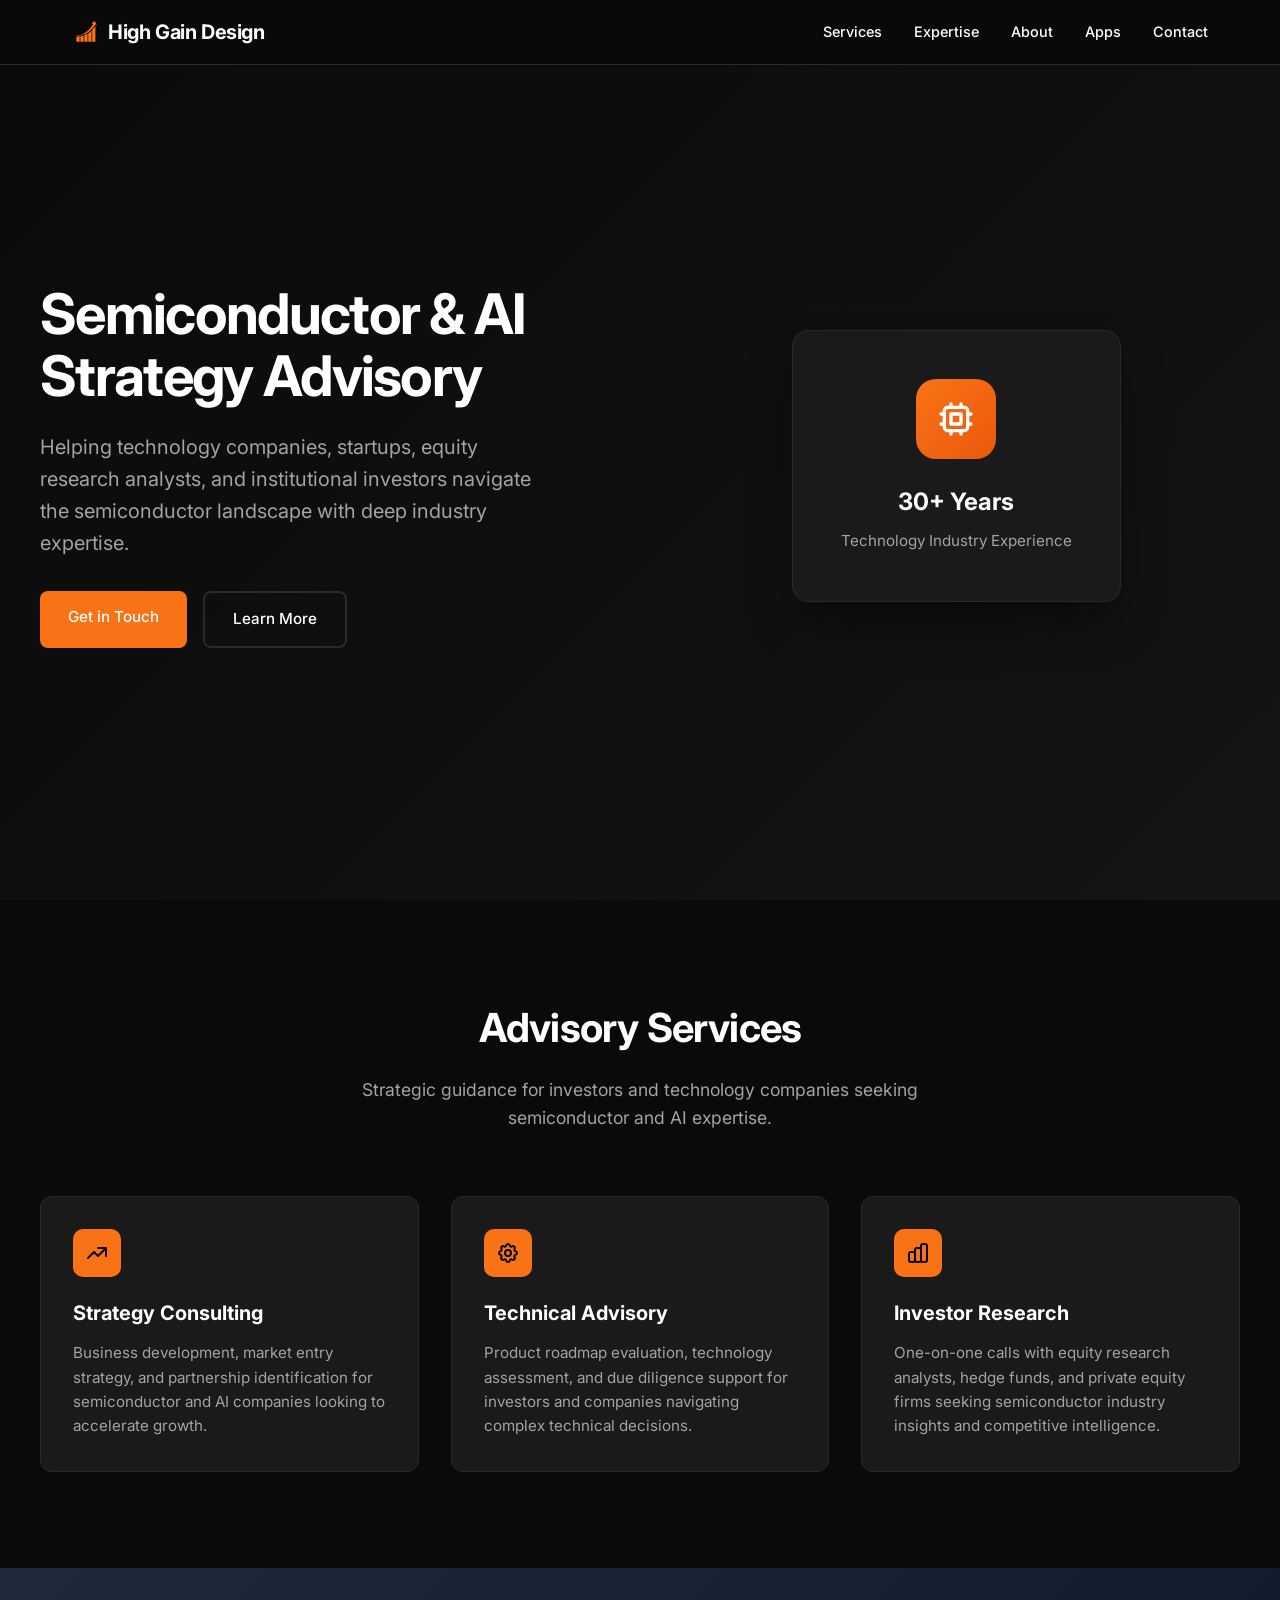
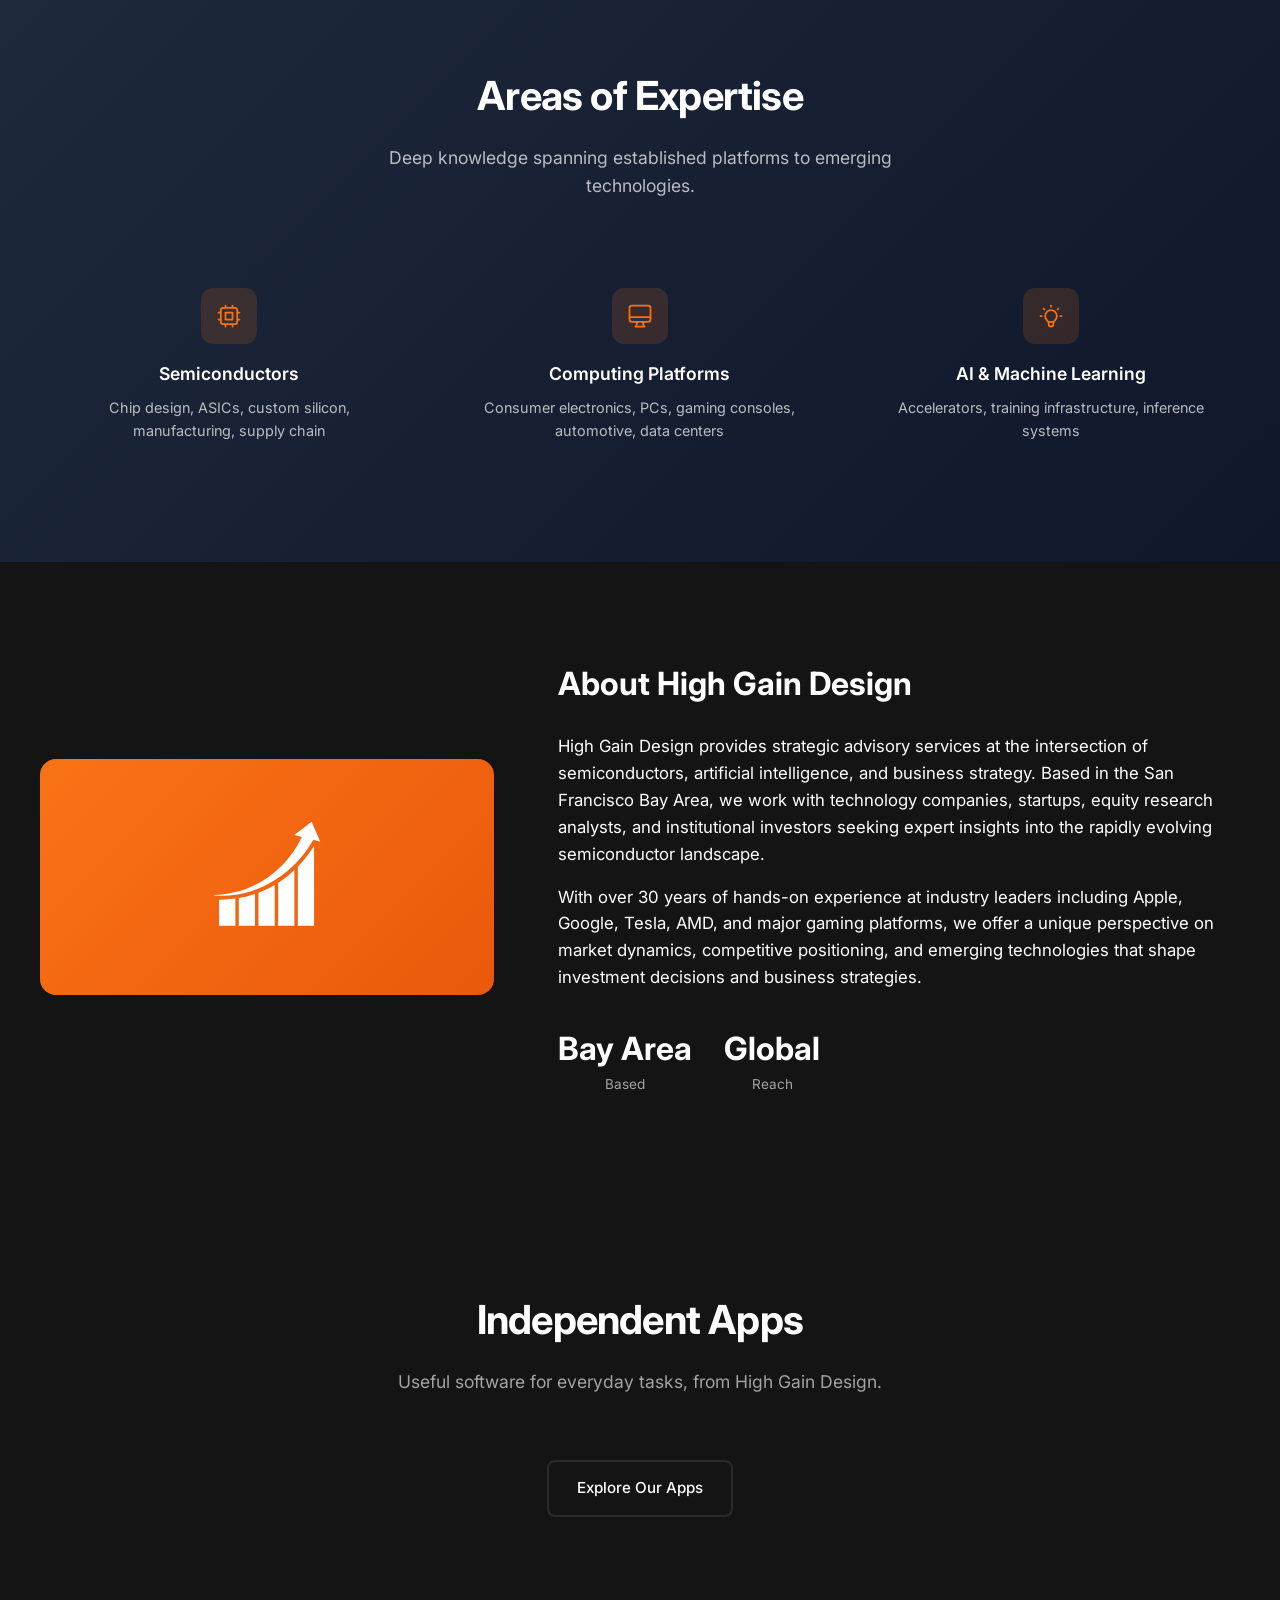
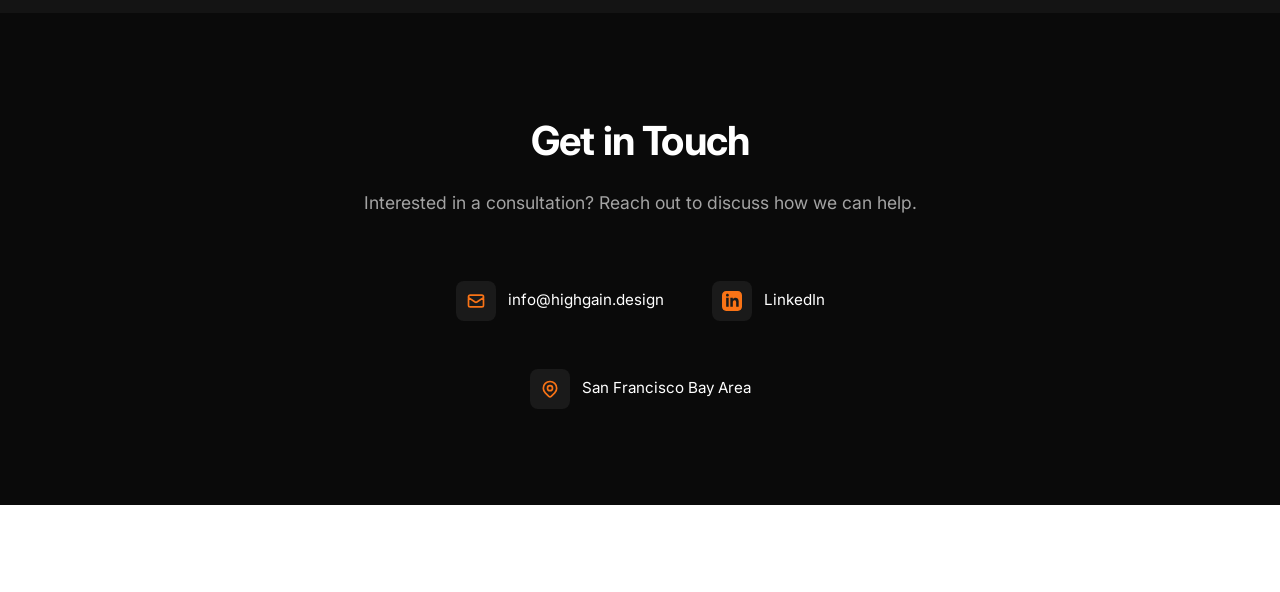
==== commit 2ddf1c00: "Move app listings to a dedicated Apps page" ====
--- a/index.html
+++ b/index.html
@@ -11,571 +11,7 @@
     <link rel="icon" type="image/svg+xml" href="favicon.svg">
     <link rel="icon" type="image/png" sizes="180x180" href="favicon.png">
     <link rel="icon" type="image/x-icon" href="favicon.ico">
-    <style>
-        :root {
-            --primary: #ffffff;
-            --primary-light: #e5e5e5;
-            --accent: #f97316;
-            --accent-dark: #ea580c;
-            --text: #ffffff;
-            --text-light: #a3a3a3;
-            --bg: #0a0a0a;
-            --bg-alt: #141414;
-            --bg-card: #1a1a1a;
-            --border: #2a2a2a;
-        }
-
-        * {
-            margin: 0;
-            padding: 0;
-            box-sizing: border-box;
-        }
-
-        html {
-            scroll-behavior: smooth;
-        }
-
-        body {
-            font-family: 'Inter', -apple-system, BlinkMacSystemFont, sans-serif;
-            color: var(--text);
-            line-height: 1.6;
-            background: var(--bg);
-        }
-
-        /* Navigation */
-        nav {
-            position: fixed;
-            top: 0;
-            width: 100%;
-            background: rgba(10, 10, 10, 0.95);
-            backdrop-filter: blur(10px);
-            border-bottom: 1px solid var(--border);
-            z-index: 1000;
-            padding: 1rem 0;
-        }
-
-        .nav-container {
-            max-width: 1200px;
-            margin: 0 auto;
-            padding: 0 2rem;
-            display: flex;
-            justify-content: space-between;
-            align-items: center;
-        }
-
-        .logo {
-            display: flex;
-            align-items: center;
-            gap: 0.5rem;
-            font-weight: 700;
-            font-size: 1.25rem;
-            color: var(--primary);
-            text-decoration: none;
-            letter-spacing: -0.02em;
-        }
-
-        .logo-icon {
-            width: 28px;
-            height: 28px;
-        }
-
-        .nav-links {
-            display: flex;
-            gap: 2rem;
-            list-style: none;
-        }
-
-        .nav-links a {
-            color: var(--text);
-            text-decoration: none;
-            font-size: 0.9rem;
-            font-weight: 500;
-            transition: color 0.2s;
-        }
-
-        .nav-links a:hover {
-            color: var(--accent);
-        }
-
-        /* Hero Section */
-        .hero {
-            min-height: 100vh;
-            display: flex;
-            align-items: center;
-            padding: 6rem 2rem 4rem;
-            background: linear-gradient(135deg, var(--bg) 0%, var(--bg-alt) 100%);
-        }
-
-        body {
-            background: var(--bg);
-        }
-
-        .hero-content {
-            max-width: 1200px;
-            margin: 0 auto;
-            display: grid;
-            grid-template-columns: 1fr 1fr;
-            gap: 4rem;
-            align-items: center;
-        }
-
-        .hero-text h1 {
-            font-size: 3.5rem;
-            font-weight: 700;
-            color: var(--primary);
-            line-height: 1.1;
-            margin-bottom: 1.5rem;
-            letter-spacing: -0.03em;
-        }
-
-        .hero-text .subtitle {
-            font-size: 1.25rem;
-            color: var(--text-light);
-            margin-bottom: 2rem;
-            max-width: 500px;
-        }
-
-        .hero-cta {
-            display: flex;
-            gap: 1rem;
-        }
-
-        .btn {
-            display: inline-block;
-            padding: 0.875rem 1.75rem;
-            border-radius: 8px;
-            font-weight: 500;
-            font-size: 0.95rem;
-            text-decoration: none;
-            transition: all 0.2s;
-            cursor: pointer;
-            border: none;
-        }
-
-        .btn-primary {
-            background: var(--accent);
-            color: white;
-        }
-
-        .btn-primary:hover {
-            background: var(--accent-dark);
-            transform: translateY(-1px);
-        }
-
-        .btn-secondary {
-            background: transparent;
-            color: var(--text);
-            border: 2px solid var(--border);
-        }
-
-        .btn-secondary:hover {
-            border-color: var(--accent);
-            color: var(--accent);
-        }
-
-        .hero-visual {
-            display: flex;
-            justify-content: center;
-            align-items: center;
-        }
-
-        .visual-card {
-            background: var(--bg-card);
-            border-radius: 16px;
-            padding: 3rem;
-            box-shadow: 0 25px 50px -12px rgba(0, 0, 0, 0.5);
-            border: 1px solid var(--border);
-            text-align: center;
-        }
-
-        .visual-card .icon {
-            width: 80px;
-            height: 80px;
-            background: linear-gradient(135deg, #f97316 0%, #ea580c 100%);
-            border-radius: 20px;
-            display: flex;
-            align-items: center;
-            justify-content: center;
-            margin: 0 auto 1.5rem;
-        }
-
-        .visual-card .icon svg {
-            width: 40px;
-            height: 40px;
-            color: white;
-        }
-
-        .visual-card h3 {
-            font-size: 1.5rem;
-            color: var(--primary);
-            margin-bottom: 0.5rem;
-        }
-
-        .visual-card p {
-            color: var(--text-light);
-            font-size: 0.95rem;
-        }
-
-        /* Services Section */
-        .services {
-            padding: 6rem 2rem;
-            background: var(--bg);
-        }
-
-        .section-header {
-            text-align: center;
-            max-width: 600px;
-            margin: 0 auto 4rem;
-        }
-
-        .section-header h2 {
-            font-size: 2.5rem;
-            color: var(--primary);
-            margin-bottom: 1rem;
-            letter-spacing: -0.02em;
-        }
-
-        .section-header p {
-            color: var(--text-light);
-            font-size: 1.1rem;
-        }
-
-        .services-grid {
-            max-width: 1200px;
-            margin: 0 auto;
-            display: grid;
-            grid-template-columns: repeat(3, 1fr);
-            gap: 2rem;
-        }
-
-        .service-card {
-            background: var(--bg-card);
-            border-radius: 12px;
-            padding: 2rem;
-            border: 1px solid var(--border);
-            transition: all 0.3s;
-        }
-
-        .service-card:hover {
-            transform: translateY(-4px);
-            box-shadow: 0 12px 24px -8px rgba(0, 0, 0, 0.5);
-            border-color: var(--accent);
-        }
-
-        .service-card .service-icon {
-            width: 48px;
-            height: 48px;
-            background: var(--accent);
-            border-radius: 10px;
-            display: flex;
-            align-items: center;
-            justify-content: center;
-            margin-bottom: 1.25rem;
-        }
-
-        .service-card .service-icon svg {
-            width: 24px;
-            height: 24px;
-            color: var(--bg);
-        }
-
-        .service-card h3 {
-            font-size: 1.25rem;
-            color: var(--primary);
-            margin-bottom: 0.75rem;
-        }
-
-        .service-card p {
-            color: var(--text-light);
-            font-size: 0.95rem;
-        }
-
-        /* Expertise Section */
-        .expertise {
-            padding: 6rem 2rem;
-            background: linear-gradient(135deg, #1e293b 0%, #0f172a 100%);
-            color: white;
-        }
-
-        .expertise .section-header h2 {
-            color: white;
-        }
-
-        .expertise .section-header p {
-            color: rgba(255, 255, 255, 0.7);
-        }
-
-        .expertise-grid {
-            max-width: 1200px;
-            margin: 0 auto;
-            display: grid;
-            grid-template-columns: repeat(4, 1fr);
-            gap: 1.5rem 2rem;
-        }
-
-        .expertise-grid.three-col {
-            grid-template-columns: repeat(3, 1fr);
-        }
-
-        .expertise-item {
-            text-align: center;
-            padding: 1.5rem;
-        }
-
-        .expertise-icon {
-            width: 56px;
-            height: 56px;
-            margin: 0 auto 1rem;
-            background: rgba(249, 115, 22, 0.15);
-            border-radius: 12px;
-            display: flex;
-            align-items: center;
-            justify-content: center;
-        }
-
-        .expertise-icon svg {
-            width: 28px;
-            height: 28px;
-            color: #f97316;
-        }
-
-        .expertise-item h4 {
-            font-size: 1.1rem;
-            margin-bottom: 0.5rem;
-            font-weight: 600;
-        }
-
-        .expertise-item p {
-            font-size: 0.9rem;
-            color: rgba(255, 255, 255, 0.7);
-        }
-
-        /* About Section */
-        .about {
-            padding: 6rem 2rem;
-            background: var(--bg-alt);
-        }
-
-        .about-content {
-            max-width: 1200px;
-            margin: 0 auto;
-            display: grid;
-            grid-template-columns: 1fr 1.5fr;
-            gap: 4rem;
-            align-items: center;
-        }
-
-        .about-visual {
-            background: linear-gradient(135deg, #f97316 0%, #ea580c 100%);
-            border-radius: 16px;
-            padding: 3rem;
-            display: flex;
-            align-items: center;
-            justify-content: center;
-        }
-
-        .about-logo {
-            width: 140px;
-            height: 140px;
-        }
-
-        .about-text h2 {
-            font-size: 2rem;
-            color: var(--primary);
-            margin-bottom: 1.5rem;
-        }
-
-        .about-text p {
-            color: var(--text);
-            margin-bottom: 1rem;
-            font-size: 1.05rem;
-        }
-
-        .about-text .credentials {
-            margin-top: 2rem;
-            display: flex;
-            gap: 2rem;
-        }
-
-        .credential {
-            text-align: center;
-        }
-
-        .credential .number {
-            font-size: 2rem;
-            font-weight: 700;
-            color: var(--primary);
-        }
-
-        .credential .label {
-            font-size: 0.85rem;
-            color: var(--text-light);
-        }
-
-        /* Apps Section */
-        .apps {
-            padding: 6rem 2rem;
-            background: var(--bg-alt);
-        }
-
-        .apps-content {
-            max-width: 800px;
-            margin: 0 auto;
-        }
-
-        .apps-info {
-            text-align: center;
-        }
-
-        .apps-description {
-            margin-bottom: 2rem;
-        }
-
-        .apps-description p {
-            color: var(--text);
-            font-size: 1.05rem;
-            margin-bottom: 1rem;
-        }
-
-        .apps-cta {
-            display: flex;
-            justify-content: center;
-            gap: 1rem;
-        }
-
-        /* Contact Section */
-        .contact {
-            padding: 6rem 2rem;
-            background: var(--bg);
-        }
-
-        .contact-content {
-            max-width: 600px;
-            margin: 0 auto;
-            text-align: center;
-        }
-
-        .contact-info-centered {
-            display: flex;
-            justify-content: center;
-            gap: 3rem;
-            margin-top: 2rem;
-            flex-wrap: wrap;
-        }
-
-        .contact-item {
-            display: flex;
-            align-items: center;
-            gap: 0.75rem;
-        }
-
-        .contact-item .icon {
-            width: 40px;
-            height: 40px;
-            background: var(--bg-card);
-            border-radius: 8px;
-            display: flex;
-            align-items: center;
-            justify-content: center;
-            flex-shrink: 0;
-        }
-
-        .contact-item .icon svg {
-            width: 20px;
-            height: 20px;
-            color: var(--accent);
-        }
-
-        .contact-item a,
-        .contact-item span {
-            color: var(--text);
-            text-decoration: none;
-            font-size: 0.95rem;
-        }
-
-        .contact-item a:hover {
-            color: var(--accent);
-        }
-
-        /* Footer */
-        footer {
-            background: var(--primary);
-            color: white;
-            padding: 2rem;
-            text-align: center;
-        }
-
-        footer p {
-            font-size: 0.9rem;
-            opacity: 0.8;
-        }
-
-        /* Responsive */
-        @media (max-width: 1024px) {
-            .hero-content {
-                grid-template-columns: 1fr;
-                text-align: center;
-            }
-
-            .hero-text .subtitle {
-                margin: 0 auto 2rem;
-            }
-
-            .hero-cta {
-                justify-content: center;
-            }
-
-            .hero-visual {
-                order: -1;
-            }
-
-            .services-grid {
-                grid-template-columns: repeat(2, 1fr);
-            }
-
-            .expertise-grid,
-            .expertise-grid.three-col {
-                grid-template-columns: repeat(3, 1fr);
-            }
-
-            .about-content {
-                grid-template-columns: 1fr;
-                text-align: center;
-            }
-
-            .about-visual {
-                max-width: 200px;
-                margin: 0 auto;
-            }
-
-            .about-text .credentials {
-                justify-content: center;
-            }
-
-        }
-
-        @media (max-width: 768px) {
-            .nav-links {
-                display: none;
-            }
-
-            .hero-text h1 {
-                font-size: 2.5rem;
-            }
-
-            .services-grid {
-                grid-template-columns: 1fr;
-            }
-
-            .expertise-grid {
-                grid-template-columns: 1fr;
-            }
-
-            .section-header h2 {
-                font-size: 2rem;
-            }
-        }
-    </style>
+    <link rel="stylesheet" href="styles.css">
 </head>
 <body>
     <!-- Navigation -->
@@ -591,7 +27,7 @@
                 <li><a href="#services">Services</a></li>
                 <li><a href="#expertise">Expertise</a></li>
                 <li><a href="#about">About</a></li>
-                <li><a href="#apps">Apps</a></li>
+                <li><a href="apps/">Apps</a></li>
                 <li><a href="#contact">Contact</a></li>
             </ul>
         </div>
@@ -727,19 +163,11 @@
     <section id="apps" class="apps">
         <div class="apps-content">
             <div class="section-header">
-                <h2>App Development</h2>
-                <p>Beyond consulting, High Gain Design creates independent software products for mobile, desktop, and web.</p>
-            </div>
-            <div class="apps-info">
-                <div class="apps-description">
-                    <p>As a separate venture under High Gain Design, we develop and publish original applications across various categories. These projects reflect a passion for crafting useful, well-designed software experiences.</p>
-                    <p>Paste Amendment is a free Safari extension for Mac that restores normal pasting on websites that block it.</p>
-                    <p><a href="https://apps.apple.com/app/id6822161646" class="btn btn-primary">Get Paste Amendment for Mac</a></p>
-                    <p>Interested in our apps or have ideas for collaboration? Get in touch below.</p>
-                </div>
-                <div class="apps-cta">
-                    <a href="#contact" class="btn btn-secondary">Inquire About Apps</a>
-                </div>
+                <h2>Independent Apps</h2>
+                <p>Useful software for everyday tasks, from High Gain Design.</p>
+            </div>
+            <div class="apps-cta">
+                <a href="apps/" class="btn btn-secondary">Explore Our Apps</a>
             </div>
         </div>
     </section>
--- a/styles.css
+++ b/styles.css
@@ -0,0 +1,563 @@
+:root {
+    --primary: #ffffff;
+    --primary-light: #e5e5e5;
+    --accent: #f97316;
+    --accent-dark: #ea580c;
+    --text: #ffffff;
+    --text-light: #a3a3a3;
+    --bg: #0a0a0a;
+    --bg-alt: #141414;
+    --bg-card: #1a1a1a;
+    --border: #2a2a2a;
+}
+
+* {
+    margin: 0;
+    padding: 0;
+    box-sizing: border-box;
+}
+
+html {
+    scroll-behavior: smooth;
+}
+
+body {
+    font-family: 'Inter', -apple-system, BlinkMacSystemFont, sans-serif;
+    color: var(--text);
+    line-height: 1.6;
+    background: var(--bg);
+}
+
+/* Navigation */
+nav {
+    position: fixed;
+    top: 0;
+    width: 100%;
+    background: rgba(10, 10, 10, 0.95);
+    backdrop-filter: blur(10px);
+    border-bottom: 1px solid var(--border);
+    z-index: 1000;
+    padding: 1rem 0;
+}
+
+.nav-container {
+    max-width: 1200px;
+    margin: 0 auto;
+    padding: 0 2rem;
+    display: flex;
+    justify-content: space-between;
+    align-items: center;
+}
+
+.logo {
+    display: flex;
+    align-items: center;
+    gap: 0.5rem;
+    font-weight: 700;
+    font-size: 1.25rem;
+    color: var(--primary);
+    text-decoration: none;
+    letter-spacing: -0.02em;
+}
+
+.logo-icon {
+    width: 28px;
+    height: 28px;
+}
+
+.nav-links {
+    display: flex;
+    gap: 2rem;
+    list-style: none;
+}
+
+.nav-links a {
+    color: var(--text);
+    text-decoration: none;
+    font-size: 0.9rem;
+    font-weight: 500;
+    transition: color 0.2s;
+}
+
+.nav-links a:hover {
+    color: var(--accent);
+}
+
+/* Hero Section */
+.hero {
+    min-height: 100vh;
+    display: flex;
+    align-items: center;
+    padding: 6rem 2rem 4rem;
+    background: linear-gradient(135deg, var(--bg) 0%, var(--bg-alt) 100%);
+}
+
+body {
+    background: var(--bg);
+}
+
+.hero-content {
+    max-width: 1200px;
+    margin: 0 auto;
+    display: grid;
+    grid-template-columns: 1fr 1fr;
+    gap: 4rem;
+    align-items: center;
+}
+
+.hero-text h1 {
+    font-size: 3.5rem;
+    font-weight: 700;
+    color: var(--primary);
+    line-height: 1.1;
+    margin-bottom: 1.5rem;
+    letter-spacing: -0.03em;
+}
+
+.hero-text .subtitle {
+    font-size: 1.25rem;
+    color: var(--text-light);
+    margin-bottom: 2rem;
+    max-width: 500px;
+}
+
+.hero-cta {
+    display: flex;
+    gap: 1rem;
+}
+
+.btn {
+    display: inline-block;
+    padding: 0.875rem 1.75rem;
+    border-radius: 8px;
+    font-weight: 500;
+    font-size: 0.95rem;
+    text-decoration: none;
+    transition: all 0.2s;
+    cursor: pointer;
+    border: none;
+}
+
+.btn-primary {
+    background: var(--accent);
+    color: white;
+}
+
+.btn-primary:hover {
+    background: var(--accent-dark);
+    transform: translateY(-1px);
+}
+
+.btn-secondary {
+    background: transparent;
+    color: var(--text);
+    border: 2px solid var(--border);
+}
+
+.btn-secondary:hover {
+    border-color: var(--accent);
+    color: var(--accent);
+}
+
+.hero-visual {
+    display: flex;
+    justify-content: center;
+    align-items: center;
+}
+
+.visual-card {
+    background: var(--bg-card);
+    border-radius: 16px;
+    padding: 3rem;
+    box-shadow: 0 25px 50px -12px rgba(0, 0, 0, 0.5);
+    border: 1px solid var(--border);
+    text-align: center;
+}
+
+.visual-card .icon {
+    width: 80px;
+    height: 80px;
+    background: linear-gradient(135deg, #f97316 0%, #ea580c 100%);
+    border-radius: 20px;
+    display: flex;
+    align-items: center;
+    justify-content: center;
+    margin: 0 auto 1.5rem;
+}
+
+.visual-card .icon svg {
+    width: 40px;
+    height: 40px;
+    color: white;
+}
+
+.visual-card h3 {
+    font-size: 1.5rem;
+    color: var(--primary);
+    margin-bottom: 0.5rem;
+}
+
+.visual-card p {
+    color: var(--text-light);
+    font-size: 0.95rem;
+}
+
+/* Services Section */
+.services {
+    padding: 6rem 2rem;
+    background: var(--bg);
+}
+
+.section-header {
+    text-align: center;
+    max-width: 600px;
+    margin: 0 auto 4rem;
+}
+
+.section-header h2 {
+    font-size: 2.5rem;
+    color: var(--primary);
+    margin-bottom: 1rem;
+    letter-spacing: -0.02em;
+}
+
+.section-header p {
+    color: var(--text-light);
+    font-size: 1.1rem;
+}
+
+.services-grid {
+    max-width: 1200px;
+    margin: 0 auto;
+    display: grid;
+    grid-template-columns: repeat(3, 1fr);
+    gap: 2rem;
+}
+
+.service-card {
+    background: var(--bg-card);
+    border-radius: 12px;
+    padding: 2rem;
+    border: 1px solid var(--border);
+    transition: all 0.3s;
+}
+
+.service-card:hover {
+    transform: translateY(-4px);
+    box-shadow: 0 12px 24px -8px rgba(0, 0, 0, 0.5);
+    border-color: var(--accent);
+}
+
+.service-card .service-icon {
+    width: 48px;
+    height: 48px;
+    background: var(--accent);
+    border-radius: 10px;
+    display: flex;
+    align-items: center;
+    justify-content: center;
+    margin-bottom: 1.25rem;
+}
+
+.service-card .service-icon svg {
+    width: 24px;
+    height: 24px;
+    color: var(--bg);
+}
+
+.service-card h3 {
+    font-size: 1.25rem;
+    color: var(--primary);
+    margin-bottom: 0.75rem;
+}
+
+.service-card p {
+    color: var(--text-light);
+    font-size: 0.95rem;
+}
+
+/* Expertise Section */
+.expertise {
+    padding: 6rem 2rem;
+    background: linear-gradient(135deg, #1e293b 0%, #0f172a 100%);
+    color: white;
+}
+
+.expertise .section-header h2 {
+    color: white;
+}
+
+.expertise .section-header p {
+    color: rgba(255, 255, 255, 0.7);
+}
+
+.expertise-grid {
+    max-width: 1200px;
+    margin: 0 auto;
+    display: grid;
+    grid-template-columns: repeat(4, 1fr);
+    gap: 1.5rem 2rem;
+}
+
+.expertise-grid.three-col {
+    grid-template-columns: repeat(3, 1fr);
+}
+
+.expertise-item {
+    text-align: center;
+    padding: 1.5rem;
+}
+
+.expertise-icon {
+    width: 56px;
+    height: 56px;
+    margin: 0 auto 1rem;
+    background: rgba(249, 115, 22, 0.15);
+    border-radius: 12px;
+    display: flex;
+    align-items: center;
+    justify-content: center;
+}
+
+.expertise-icon svg {
+    width: 28px;
+    height: 28px;
+    color: #f97316;
+}
+
+.expertise-item h4 {
+    font-size: 1.1rem;
+    margin-bottom: 0.5rem;
+    font-weight: 600;
+}
+
+.expertise-item p {
+    font-size: 0.9rem;
+    color: rgba(255, 255, 255, 0.7);
+}
+
+/* About Section */
+.about {
+    padding: 6rem 2rem;
+    background: var(--bg-alt);
+}
+
+.about-content {
+    max-width: 1200px;
+    margin: 0 auto;
+    display: grid;
+    grid-template-columns: 1fr 1.5fr;
+    gap: 4rem;
+    align-items: center;
+}
+
+.about-visual {
+    background: linear-gradient(135deg, #f97316 0%, #ea580c 100%);
+    border-radius: 16px;
+    padding: 3rem;
+    display: flex;
+    align-items: center;
+    justify-content: center;
+}
+
+.about-logo {
+    width: 140px;
+    height: 140px;
+}
+
+.about-text h2 {
+    font-size: 2rem;
+    color: var(--primary);
+    margin-bottom: 1.5rem;
+}
+
+.about-text p {
+    color: var(--text);
+    margin-bottom: 1rem;
+    font-size: 1.05rem;
+}
+
+.about-text .credentials {
+    margin-top: 2rem;
+    display: flex;
+    gap: 2rem;
+}
+
+.credential {
+    text-align: center;
+}
+
+.credential .number {
+    font-size: 2rem;
+    font-weight: 700;
+    color: var(--primary);
+}
+
+.credential .label {
+    font-size: 0.85rem;
+    color: var(--text-light);
+}
+
+/* Apps Section */
+.apps {
+    padding: 6rem 2rem;
+    background: var(--bg-alt);
+}
+
+.apps-content {
+    max-width: 800px;
+    margin: 0 auto;
+}
+
+.apps-info {
+    text-align: center;
+}
+
+.apps-description {
+    margin-bottom: 2rem;
+}
+
+.apps-description p {
+    color: var(--text);
+    font-size: 1.05rem;
+    margin-bottom: 1rem;
+}
+
+.apps-cta {
+    display: flex;
+    justify-content: center;
+    gap: 1rem;
+}
+
+/* Contact Section */
+.contact {
+    padding: 6rem 2rem;
+    background: var(--bg);
+}
+
+.contact-content {
+    max-width: 600px;
+    margin: 0 auto;
+    text-align: center;
+}
+
+.contact-info-centered {
+    display: flex;
+    justify-content: center;
+    gap: 3rem;
+    margin-top: 2rem;
+    flex-wrap: wrap;
+}
+
+.contact-item {
+    display: flex;
+    align-items: center;
+    gap: 0.75rem;
+}
+
+.contact-item .icon {
+    width: 40px;
+    height: 40px;
+    background: var(--bg-card);
+    border-radius: 8px;
+    display: flex;
+    align-items: center;
+    justify-content: center;
+    flex-shrink: 0;
+}
+
+.contact-item .icon svg {
+    width: 20px;
+    height: 20px;
+    color: var(--accent);
+}
+
+.contact-item a,
+.contact-item span {
+    color: var(--text);
+    text-decoration: none;
+    font-size: 0.95rem;
+}
+
+.contact-item a:hover {
+    color: var(--accent);
+}
+
+/* Footer */
+footer {
+    background: var(--primary);
+    color: white;
+    padding: 2rem;
+    text-align: center;
+}
+
+footer p {
+    font-size: 0.9rem;
+    opacity: 0.8;
+}
+
+/* Responsive */
+@media (max-width: 1024px) {
+    .hero-content {
+        grid-template-columns: 1fr;
+        text-align: center;
+    }
+
+    .hero-text .subtitle {
+        margin: 0 auto 2rem;
+    }
+
+    .hero-cta {
+        justify-content: center;
+    }
+
+    .hero-visual {
+        order: -1;
+    }
+
+    .services-grid {
+        grid-template-columns: repeat(2, 1fr);
+    }
+
+    .expertise-grid,
+    .expertise-grid.three-col {
+        grid-template-columns: repeat(3, 1fr);
+    }
+
+    .about-content {
+        grid-template-columns: 1fr;
+        text-align: center;
+    }
+
+    .about-visual {
+        max-width: 200px;
+        margin: 0 auto;
+    }
+
+    .about-text .credentials {
+        justify-content: center;
+    }
+
+}
+
+@media (max-width: 768px) {
+    .nav-links {
+        display: none;
+    }
+
+    .hero-text h1 {
+        font-size: 2.5rem;
+    }
+
+    .services-grid {
+        grid-template-columns: 1fr;
+    }
+
+    .expertise-grid {
+        grid-template-columns: 1fr;
+    }
+
+    .section-header h2 {
+        font-size: 2rem;
+    }
+}
